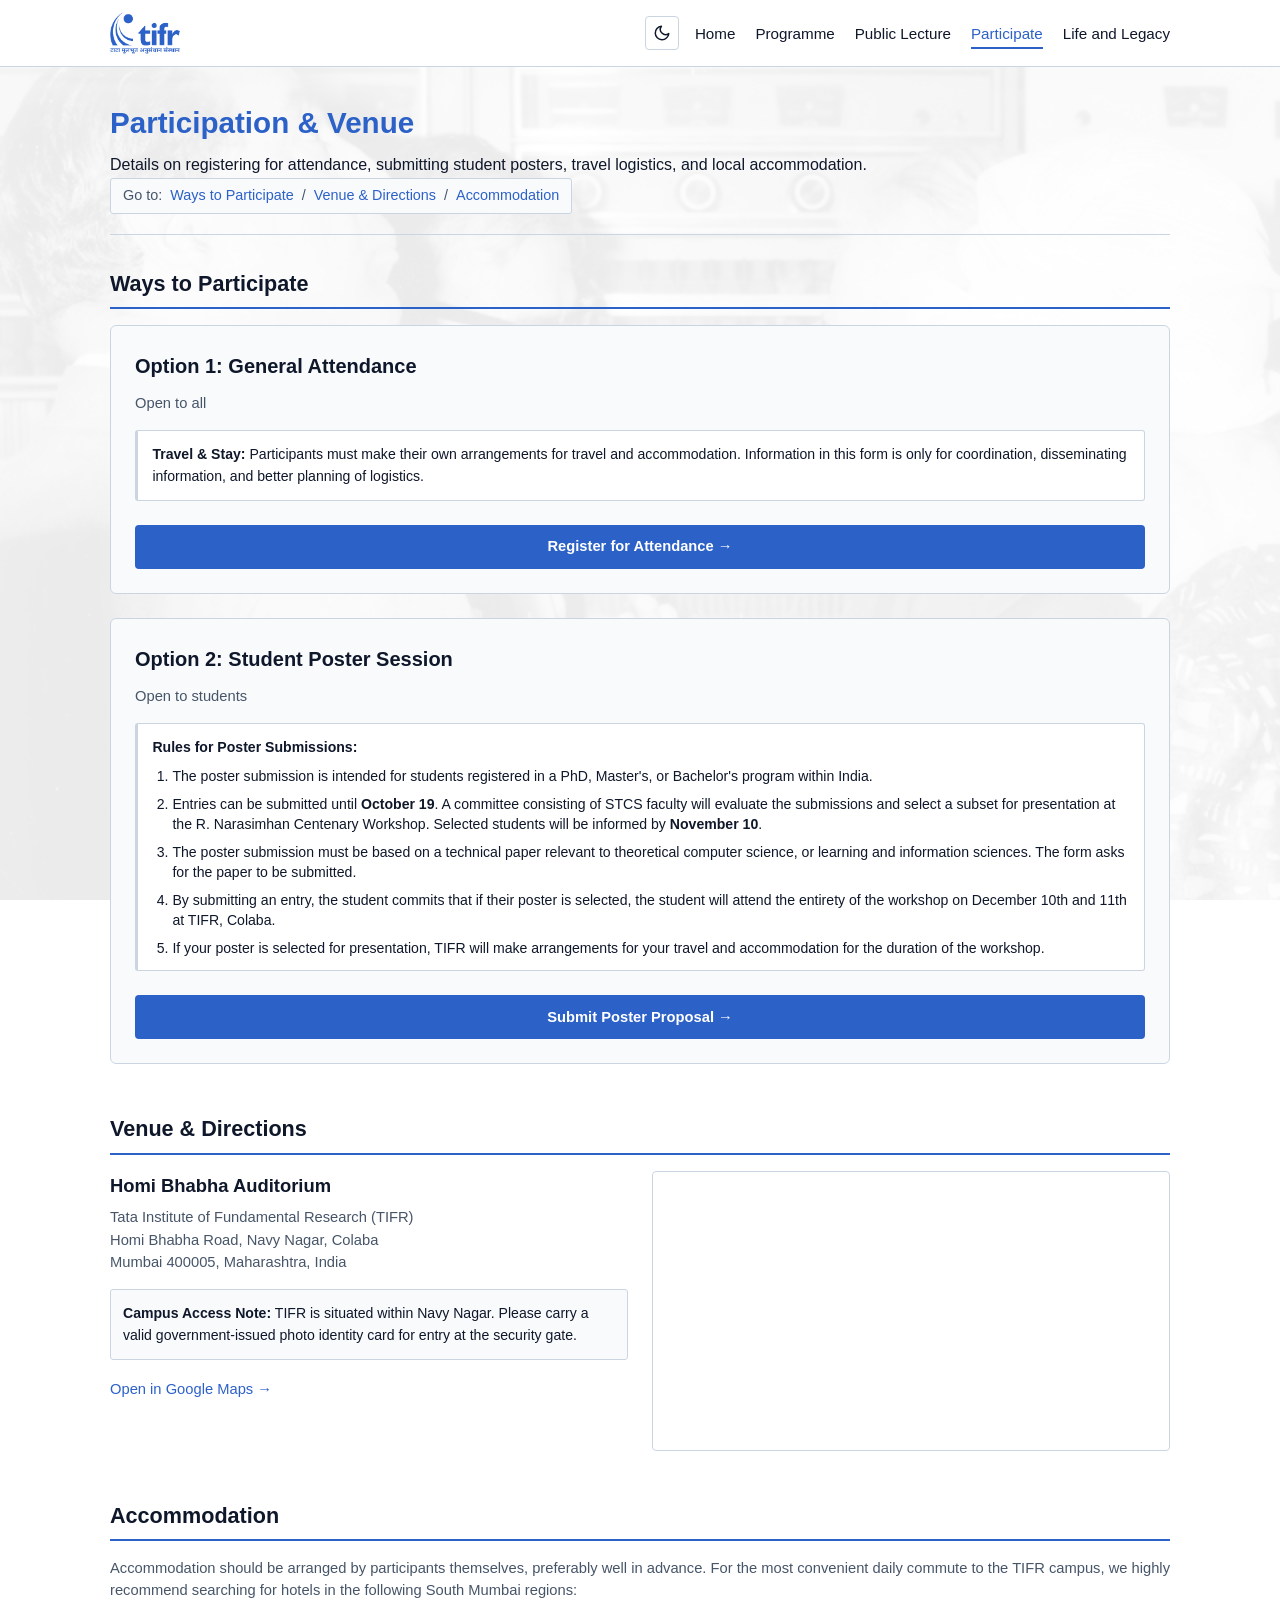
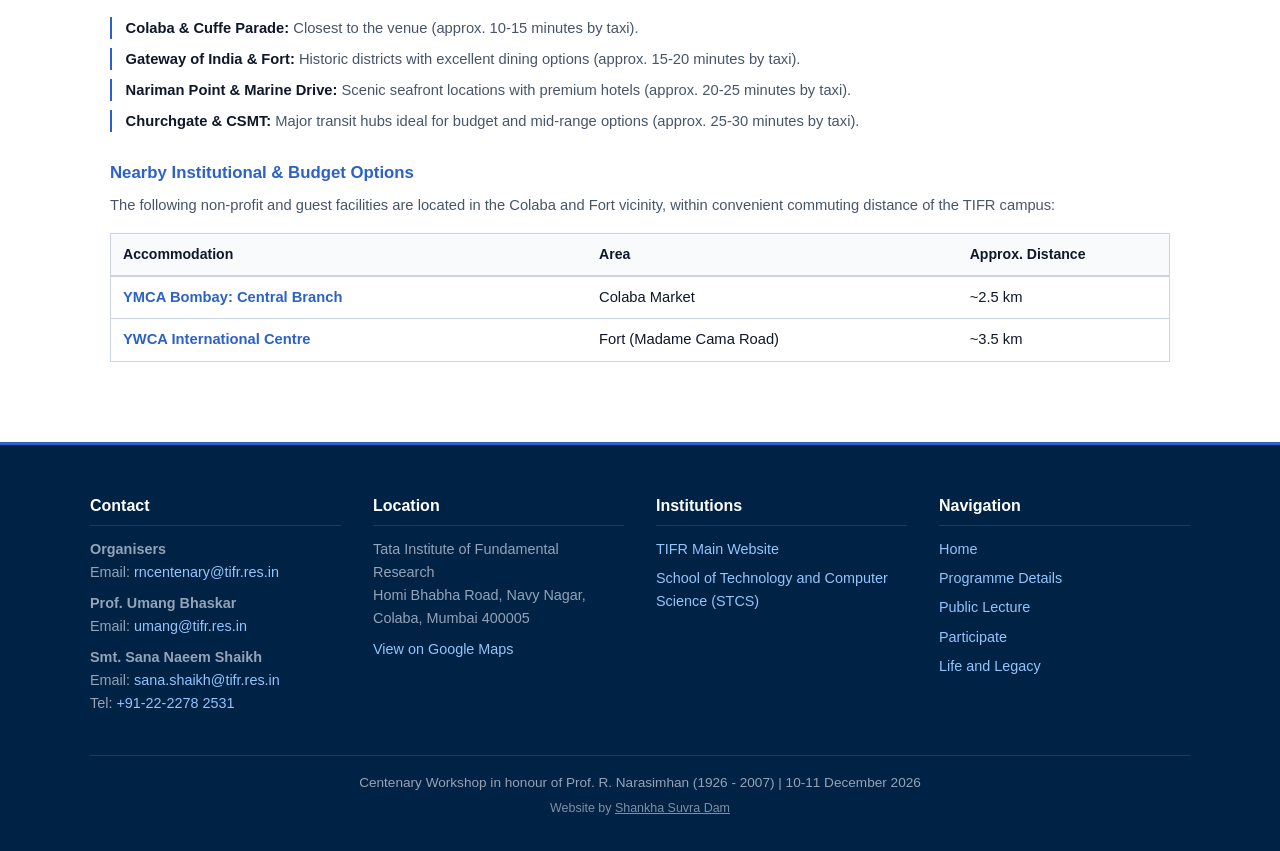
==== participate.html @ ef78410e "Update poster submission rules in participate.html Clarified submission requirements for poster entr" ====
<!doctype html>
<html lang="en" data-theme="light">
    <head>
        <meta charset="UTF-8" />
        <meta name="viewport" content="width=device-width, initial-scale=1.0" />
        <title>Participate | Centenary Workshop for Prof. R. Narasimhan</title>
        <link rel="icon" type="image/svg+xml" href="assets/tifr-favicon.svg" id="site-favicon" />
        <link rel="stylesheet" href="css/style.css" />
    </head>
    <body data-page="participate">
        <header class="site-header">
            <div class="nav-container">
                <a href="index.html" class="brand-link">
                    <img id="brand-logo" class="brand-logo" src="assets/tifr-logo-light.svg" alt="TIFR Logo" />
                </a>

                <div class="nav-controls">
                    <button id="theme-toggle" class="theme-toggle-btn" type="button" aria-label="Switch to dark theme">
                        <svg
                            class="theme-icon icon-sun"
                            width="18"
                            height="18"
                            viewBox="0 0 24 24"
                            fill="none"
                            stroke="currentColor"
                            stroke-width="2"
                            stroke-linecap="round"
                            stroke-linejoin="round"
                            aria-hidden="true"
                        >
                            <circle cx="12" cy="12" r="5"></circle>
                            <line x1="12" y1="1" x2="12" y2="3"></line>
                            <line x1="12" y1="21" x2="12" y2="23"></line>
                            <line x1="4.22" y1="4.22" x2="5.64" y2="5.64"></line>
                            <line x1="18.36" y1="18.36" x2="19.78" y2="19.78"></line>
                            <line x1="1" y1="12" x2="3" y2="12"></line>
                            <line x1="21" y1="12" x2="23" y2="12"></line>
                            <line x1="4.22" y1="19.78" x2="5.64" y2="18.36"></line>
                            <line x1="18.36" y1="5.64" x2="19.78" y2="4.22"></line>
                        </svg>
                        <svg
                            class="theme-icon icon-moon"
                            width="18"
                            height="18"
                            viewBox="0 0 24 24"
                            fill="none"
                            stroke="currentColor"
                            stroke-width="2"
                            stroke-linecap="round"
                            stroke-linejoin="round"
                            aria-hidden="true"
                        >
                            <path d="M21 12.79A9 9 0 1 1 11.21 3 7 7 0 0 0 21 12.79z"></path>
                        </svg>
                    </button>

                    <button
                        id="menu-toggle"
                        class="mobile-menu-toggle"
                        type="button"
                        aria-label="Toggle menu"
                        aria-expanded="false"
                    >
                        &#9776;
                    </button>

                    <nav>
                        <ul id="primary-nav" class="nav-menu">
                            <li><a href="index.html">Home</a></li>
                            <li><a href="programme.html">Programme</a></li>
                            <li><a href="public-lecture.html">Public Lecture</a></li>
                            <li><a href="participate.html" class="active">Participate</a></li>
                            <li><a href="remembering.html">Life and Legacy</a></li>
                        </ul>
                    </nav>
                </div>
            </div>
        </header>

        <main id="main-content">
            <div id="notices-mount"></div>

            <div class="programme-header">
                <h1 class="page-title">Participation & Venue</h1>
                <p class="programme-meta">
                    Details on registering for attendance, submitting student posters, travel logistics, and local
                    accommodation.
                </p>

                <nav class="section-jump-nav" aria-label="Page sub-navigation">
                    <span>Go to:</span>
                    <a href="#engagement-tracks">Ways to Participate</a>
                    <span class="jump-separator">/</span>
                    <a href="#venue-location">Venue & Directions</a>
                    <span class="jump-separator">/</span>
                    <a href="#accommodation-guide">Accommodation</a>
                </nav>
            </div>

            <!-- Section 1: Two Ways to Participate -->
            <section id="engagement-tracks" class="programme-block">
                <h2 class="section-heading">Ways to Participate</h2>

                <div class="participation-grid">
                    <!-- Track 1: General Attendance -->
                    <article class="track-card">
                        <h3 class="track-title">Option 1: General Attendance</h3>
                        <p class="track-description">Open to all</p>

                        <div class="track-policy-box">
                            <strong>Travel & Stay:</strong> Participants must make their own arrangements for travel and
                            accommodation. Information in this form is only for coordination, disseminating information, and better planning of logistics.
                        </div>

                        <a
                            href="https://forms.gle/dMWKAp92bVZXLoBAA"
                            target="_blank"
                            rel="noopener noreferrer"
                            class="btn-primary"
                        >
                            Register for Attendance &rarr;
                        </a>
                    </article>

                    <!-- Track 2: Student Poster Submissions -->
                    <article class="track-card">
                        <h3 class="track-title">Option 2: Student Poster Session</h3>
                        <p class="track-description">Open to students</p>

                        <div class="track-policy-box">
                            <strong>Rules for Poster Submissions:</strong>
                            <ol class="poster-rules-list">
                                <li>The poster submission is intended for students registered in a PhD, Master's, or Bachelor's program within India.</li>
                                <li>Entries can be submitted until <strong>October 19</strong>. A committee consisting of STCS faculty will evaluate the submissions and select a subset for presentation at the R. Narasimhan Centenary Workshop. Selected students will be informed by <strong>November 10</strong>.</li>
                                <li>The poster submission must be based on a technical paper relevant to theoretical computer science, or learning and information sciences. The form asks for the paper to be submitted.</li>
                                <li>By submitting an entry, the student commits that if their poster is selected, the student will attend the entirety of the workshop on December 10th and 11th at TIFR, Colaba.</li>
                                <li>If your poster is selected for presentation, TIFR will make arrangements for your travel and accommodation for the duration of the workshop.</li>
                            </ol>
                        </div>

                        <a
                            href="https://forms.gle/9cns2LyLyDF4t2L98"
                            target="_blank"
                            rel="noopener noreferrer"
                            class="btn-primary"
                        >
                            Submit Poster Proposal &rarr;
                        </a>
                    </article>
                </div>
            </section>

            <!-- Section 2: Venue and Location -->
            <section id="venue-location" class="programme-block">
                <h2 class="section-heading">Venue & Directions</h2>

                <div class="venue-layout">
                    <div class="venue-info">
                        <h3>Homi Bhabha Auditorium</h3>
                        <p class="venue-address">
                            Tata Institute of Fundamental Research (TIFR)<br />
                            Homi Bhabha Road, Navy Nagar, Colaba<br />
                            Mumbai 400005, Maharashtra, India
                        </p>

                        <div class="venue-notice">
                            <strong>Campus Access Note:</strong> TIFR is situated within Navy Nagar. Please carry a
                            valid government-issued photo identity card for entry at the security gate.
                        </div>

                        <p class="venue-links">
                            <a
                                href="https://maps.app.goo.gl/NHsNqvXtUPAAAsdW9"
                                target="_blank"
                                rel="noopener noreferrer"
                                >Open in Google Maps &rarr;</a
                            >
                        </p>
                    </div>

                    <div class="map-wrapper">
                        <iframe
                            title="Google Map of Homi Bhabha Auditorium, TIFR Mumbai"
                            src="https://maps.google.com/maps?q=Homi+Bhabha+Auditorium,+TIFR,+Mumbai&t=&z=15&ie=UTF8&iwloc=&output=embed"
                            loading="lazy"
                            allowfullscreen
                        >
                        </iframe>
                    </div>
                </div>
            </section>

            <!-- Section 3: Accommodation -->
            <section id="accommodation-guide" class="programme-block">
                <h2 class="section-heading">Accommodation</h2>

                <p class="accommodation-note">
                    Accommodation should be arranged by participants themselves, preferably well in advance. For the
                    most convenient daily commute to the TIFR campus, we highly recommend searching for hotels in the
                    following South Mumbai regions:
                </p>

                <ul class="accommodation-regions-list">
                    <li>
                        <strong>Colaba & Cuffe Parade:</strong> Closest to the venue (approx. 10-15 minutes by taxi).
                    </li>
                    <li>
                        <strong>Gateway of India & Fort:</strong> Historic districts with excellent dining options
                        (approx. 15-20 minutes by taxi).
                    </li>
                    <li>
                        <strong>Nariman Point & Marine Drive:</strong> Scenic seafront locations with premium hotels
                        (approx. 20-25 minutes by taxi).
                    </li>
                    <li>
                        <strong>Churchgate & CSMT:</strong> Major transit hubs ideal for budget and mid-range options
                        (approx. 25-30 minutes by taxi).
                    </li>
                </ul>

                <h3 class="accommodation-subheading">Nearby Institutional & Budget Options</h3>
                <p class="accommodation-note">
                    The following non-profit and guest facilities are located in the Colaba and Fort vicinity, within
                    convenient commuting distance of the TIFR campus:
                </p>

                <table class="timetable hotel-table">
                    <thead>
                        <tr>
                            <th class="hotel-th-name">Accommodation</th>
                            <th class="hotel-th-area">Area</th>
                            <th class="hotel-th-dist">Approx. Distance</th>
                        </tr>
                    </thead>
                    <tbody>
                        <tr>
                            <td>
                                <strong
                                    ><a
                                        href="https://ymcabombay.org/central-branch-colaba/"
                                        target="_blank"
                                        rel="noopener noreferrer"
                                        >YMCA Bombay: Central Branch</a
                                    ></strong
                                >
                            </td>
                            <td>Colaba Market</td>
                            <td>~2.5 km</td>
                        </tr>
                        <tr>
                            <td>
                                <strong
                                    ><a href="https://www.ywcaic.info/" target="_blank" rel="noopener noreferrer"
                                        >YWCA International Centre</a
                                    ></strong
                                >
                            </td>
                            <td>Fort (Madame Cama Road)</td>
                            <td>~3.5 km</td>
                        </tr>
                    </tbody>
                </table>
            </section>
        </main>

        <footer class="site-footer">
            <div class="footer-container">
                <div class="footer-col">
                    <h4>Contact</h4>
                    <p>
                        <strong>Organisers</strong><br />Email:
                        <a href="mailto:rncentenary@tifr.res.in">rncentenary@tifr.res.in</a>
                    </p>

                    <p>
                        <strong>Prof. Umang Bhaskar</strong><br />Email:
                        <a href="mailto:umang@tifr.res.in">umang@tifr.res.in</a>
                    </p>
                    <p>
                        <strong>Smt. Sana Naeem Shaikh</strong><br />Email:
                        <a href="mailto:sana.shaikh@tifr.res.in">sana.shaikh@tifr.res.in</a><br />Tel:
                        <a href="tel:+912222782531">+91-22-2278 2531</a>
                    </p>
                </div>

                <div class="footer-col">
                    <h4>Location</h4>
                    <p>
                        Tata Institute of Fundamental Research<br />Homi Bhabha Road, Navy Nagar, Colaba, Mumbai 400005
                    </p>
                    <p>
                        <a href="https://maps.app.goo.gl/NHsNqvXtUPAAAsdW9" target="_blank" rel="noopener noreferrer"
                            >View on Google Maps</a
                        >
                    </p>
                </div>

                <div class="footer-col">
                    <h4>Institutions</h4>
                    <ul>
                        <li>
                            <a href="https://www.tifr.res.in" target="_blank" rel="noopener noreferrer"
                                >TIFR Main Website</a
                            >
                        </li>
                        <li>
                            <a href="https://www.tcs.tifr.res.in/web/" target="_blank" rel="noopener noreferrer"
                                >School of Technology and Computer Science (STCS)</a
                            >
                        </li>
                    </ul>
                </div>

                <div class="footer-col">
                    <h4>Navigation</h4>
                    <ul>
                        <li><a href="index.html">Home</a></li>
                        <li><a href="programme.html">Programme Details</a></li>
                        <li><a href="public-lecture.html">Public Lecture</a></li>
                        <li><a href="participate.html">Participate</a></li>
                        <li><a href="remembering.html">Life and Legacy</a></li>
                    </ul>
                </div>
            </div>

            <div class="footer-bottom">
                <p>Centenary Workshop in honour of Prof. R. Narasimhan (1926 - 2007) | 10-11 December 2026</p>
                <p class="footer-credit">
                    Website by
                    <a href="https://spidermath.github.io/" target="_blank" rel="noopener noreferrer"
                        >Shankha Suvra Dam</a
                    >
                </p>
            </div>
        </footer>

        <script src="js/theme.js"></script>
        <script src="js/notices.js"></script>
    </body>
</html>
---- css/style.css ----
/* Color tokens and theme variables */
:root {
  /* Institutional Blue */
  --color-tifr-blue: #2c61c8;
  /* Interactive accents and hovers */
  --color-accent-blue: #2c61c8;
  --color-accent-hover: #1f4bb0;

  /* Light theme defaults */
  --bg-page: #ffffff;
  --bg-surface: #f8fafc;
  --text-main: #0f172a;
  --text-muted: #475569;
  --border-color: #cbd5e1;
  --nav-bg: #ffffff;
  --footer-bg: #002244;
  --footer-text: #e2e8f0;
  --footer-muted: #94a3b8;
}

[data-theme="dark"] {
  --bg-page: #18202c;
  --bg-surface: #222c3c;
  --text-main: #f1f5f9;
  --text-muted: #94a3b8;
  --border-color: #334155;
  --nav-bg: #18202c;
  --footer-bg: #101620;
  --footer-text: #f1f5f9;
  --footer-muted: #94a3b8;
}

/* Reset and base typography */
* {
  box-sizing: border-box;
  margin: 0;
  padding: 0;
}

body {
  font-family: -apple-system, BlinkMacSystemFont, "Segoe UI", Roboto, Helvetica, Arial, sans-serif;
  background-color: var(--bg-page);
  color: var(--text-main);
  line-height: 1.6;
  min-height: 100vh;
  display: flex;
  flex-direction: column;
}

main {
  flex: 1;
  width: 100%;
  max-width: 1100px;
  margin: 0 auto;
  padding: 2rem 1.25rem;
}

a {
  color: var(--color-accent-blue);
  text-decoration: none;
}

a:hover,
a:focus {
  text-decoration: underline;
}

/* Navbar */
.site-header {
  background-color: var(--nav-bg);
  border-bottom: 1px solid var(--border-color);
  position: sticky;
  top: 0;
  z-index: 100;
}

.nav-container {
  max-width: 1100px;
  margin: 0 auto;
  padding: 0.75rem 1.25rem;
  display: flex;
  align-items: center;
  justify-content: space-between;
}

.brand-link {
  display: flex;
  align-items: center;
}

.brand-logo {
  height: 42px;
  width: auto;
  display: block;
}

.nav-controls {
  display: flex;
  align-items: center;
  gap: 1rem;
}

.nav-menu {
  display: flex;
  list-style: none;
  gap: 1.25rem;
  align-items: center;
}

.nav-menu a {
  color: var(--text-main);
  font-size: 0.95rem;
  font-weight: 500;
  padding: 0.35rem 0;
}

.nav-menu a:hover,
.nav-menu a.active {
  color: var(--color-accent-blue);
  text-decoration: none;
  border-bottom: 2px solid var(--color-accent-blue);
}

/* Theme button: permanently visible on desktop and mobile */
.theme-toggle-btn {
  background: none;
  border: 1px solid var(--border-color);
  color: var(--text-main);
  padding: 0.45rem;
  border-radius: 4px;
  cursor: pointer;
  display: inline-flex;
  align-items: center;
  justify-content: center;
  line-height: 0;
}

.theme-toggle-btn:hover {
  border-color: var(--color-accent-blue);
  color: var(--color-accent-blue);
}

.theme-icon {
  display: block;
}

[data-theme="light"] .icon-sun {
  display: none;
}

[data-theme="light"] .icon-moon {
  display: block;
}

[data-theme="dark"] .icon-sun {
  display: block;
}

[data-theme="dark"] .icon-moon {
  display: none;
}

/* Mobile hamburger button */
.mobile-menu-toggle {
  display: none;
  background: none;
  border: 1px solid var(--border-color);
  color: var(--text-main);
  padding: 0.4rem 0.65rem;
  border-radius: 4px;
  font-size: 1rem;
  cursor: pointer;
}

/* Footer */
.site-footer {
  background-color: var(--footer-bg);
  color: var(--footer-text);
  border-top: 3px solid var(--color-tifr-blue);
  padding: 3rem 1.25rem 2rem;
  font-size: 0.9rem;
}

.footer-container {
  max-width: 1100px;
  margin: 0 auto;
  display: grid;
  grid-template-columns: repeat(auto-fit, minmax(240px, 1fr));
  gap: 2rem;
}

.footer-col h4 {
  font-size: 1rem;
  margin-bottom: 0.75rem;
  color: #ffffff;
  border-bottom: 1px solid #1e3a5f;
  padding-bottom: 0.4rem;
}

.footer-col p {
  color: var(--footer-muted);
  margin-bottom: 0.5rem;
}

.footer-col ul {
  list-style: none;
}

.footer-col ul li {
  margin-bottom: 0.4rem;
}

.footer-col a {
  color: #93c5fd;
}

.footer-col a:hover {
  text-decoration: underline;
}

.footer-bottom {
    max-width: 1100px;
    margin: 2rem auto 0;
    padding-top: 1rem;
    border-top: 1px solid #1e3a5f;
    text-align: center;
    color: var(--footer-muted);
    font-size: 0.85rem;
}

.footer-credit {
    margin-top: 0.35rem;
    font-size: 0.78rem;
    color: var(--footer-muted);
    opacity: 0.85;
}

.footer-credit a {
    color: var(--footer-muted);
    text-decoration: underline;
}

.footer-credit a:hover {
    color: #ffffff;
}

/* Mobile responsive layout */
@media (max-width: 768px) {
  .mobile-menu-toggle {
    display: block;
  }

  .nav-menu {
    display: none;
    position: absolute;
    top: 100%;
    left: 0;
    width: 100%;
    background-color: var(--nav-bg);
    border-bottom: 1px solid var(--border-color);
    flex-direction: column;
    align-items: flex-start;
    padding: 1rem 1.25rem;
    gap: 0.75rem;
  }

  .nav-menu.open {
    display: flex;
  }

  .nav-menu a {
    width: 100%;
    padding: 0.5rem 0;
  }
}

/* Programme Page Layout */
.programme-header {
  margin-bottom: 2rem;
  padding-bottom: 1.25rem;
  border-bottom: 1px solid var(--border-color);
}

.page-title {
  font-size: 1.85rem;
  color: var(--color-tifr-blue);
  margin-bottom: 0.35rem;
}

[data-theme="dark"] .page-title {
  color: #93c5fd;
}

.programme-details-bar {
  display: flex;
  flex-wrap: wrap;
  align-items: center;
  gap: 0.6rem;
  color: var(--text-muted);
  font-size: 0.92rem;
  margin-bottom: 1rem;
}

.detail-item strong {
  color: var(--text-main);
}

.detail-bullet {
  color: var(--border-color);
}

.section-jump-nav {
  display: inline-flex;
  align-items: center;
  gap: 0.5rem;
  font-size: 0.9rem;
  background-color: var(--bg-surface);
  border: 1px solid var(--border-color);
  padding: 0.35rem 0.75rem;
  border-radius: 3px;
}

.section-jump-nav span {
  color: var(--text-muted);
}

.jump-separator {
  color: var(--border-color);
}

.programme-block {
  margin-bottom: 3rem;
}

.section-heading {
  font-size: 1.35rem;
  color: var(--text-main);
  margin-bottom: 1rem;
  padding-bottom: 0.35rem;
  border-bottom: 2px solid var(--color-accent-blue);
}

/* Compact Timetable Schedule */
.day-group {
  margin-bottom: 2rem;
}

.day-title {
  font-size: 1.05rem;
  font-weight: 600;
  background-color: var(--bg-surface);
  padding: 0.5rem 0.75rem;
  border: 1px solid var(--border-color);
  border-bottom: none;
  color: var(--text-main);
}

.timetable {
  width: 100%;
  border-collapse: collapse;
  font-size: 0.92rem;
  border: 1px solid var(--border-color);
}

.timetable tr {
  border-bottom: 1px solid var(--border-color);
}

.timetable tr:last-child {
  border-bottom: none;
}

.timetable td {
  padding: 0.55rem 0.75rem;
  vertical-align: top;
}

.timetable-time {
  width: 130px;
  font-weight: 600;
  color: var(--color-tifr-blue);
  white-space: nowrap;
  font-variant-numeric: tabular-nums;
  border-right: 1px solid var(--border-color);
}

[data-theme="dark"] .timetable-time {
  color: #93c5fd;
}

.timetable-title {
  color: var(--text-main);
}

.timetable-speaker {
  margin-top: 0.2rem;
  font-size: 0.85rem;
  color: var(--text-muted);
}

.timetable-speaker a {
  color: var(--color-accent-blue);
}

/* Style for break rows (lunch, tea) */
.timetable tr.break-row {
  background-color: var(--bg-surface);
}

.timetable tr.break-row .timetable-title {
  color: var(--text-muted);
  font-style: italic;
}

/* Confirmed Speakers Directory */
.speakers-grid {
  display: grid;
  grid-template-columns: repeat(auto-fill, minmax(220px, 1fr));
  gap: 1rem;
}

.speaker-card {
  background-color: var(--bg-surface);
  border: 1px solid var(--border-color);
  border-radius: 6px;
  padding: 1.1rem 0.85rem;
  display: flex;
  flex-direction: column;
  align-items: center;
  text-align: center;
  transition: outline 0.15s ease, border-color 0.15s ease;
}

.speaker-card.highlighted {
  border-color: var(--color-accent-blue);
  outline: 2px solid var(--color-accent-blue);
}

.speaker-photo {
  width: 100px;
  height: 100px;
  border-radius: 50%;
  object-fit: cover;
  background-color: var(--bg-page);
  margin-bottom: 0.75rem;
  border: 2px solid var(--color-accent-blue);
  padding: 3px;
}

.speaker-name {
  font-size: 0.95rem;
  font-weight: 600;
  color: var(--text-main);
  margin-bottom: 0.25rem;
  line-height: 1.3;
}

.speaker-web-pill {
  display: inline-flex;
  align-items: center;
  gap: 0.35rem;
  margin-top: 0.75rem;
  padding: 0.3rem 0.65rem;
  font-size: 0.78rem;
  font-weight: 500;
  color: var(--color-accent-blue);
  background-color: var(--bg-page);
  border: 1px solid var(--border-color);
  border-radius: 4px;
  text-decoration: none;
  transition: border-color 0.15s ease, background-color 0.15s ease;
}

.speaker-web-pill:hover {
  border-color: var(--color-accent-blue);
  background-color: var(--bg-surface);
  text-decoration: none;
}

.speaker-web-pill svg {
  flex-shrink: 0;
}

.speaker-affiliation {
  font-size: 0.82rem;
  color: var(--text-muted);
  line-height: 1.35;
}

@media (max-width: 600px) {
  .timetable-time {
    width: 105px;
    font-size: 0.85rem;
    padding: 0.5rem;
  }

  .timetable td {
    padding: 0.5rem;
  }

  .speakers-grid {
    grid-template-columns: repeat(2, 1fr);
  }
}

/* Participation Tracks Layout */
.participation-grid {
  display: grid;
  /* grid-template-columns: repeat(auto-fit, minmax(320px, 1fr)); */
  gap: 1.5rem;
  margin-top: 1rem;
}

.track-card {
  background-color: var(--bg-surface);
  border: 1px solid var(--border-color);
  border-radius: 6px;
  padding: 1.5rem;
  display: flex;
  flex-direction: column;
}

.track-title {
  font-size: 1.25rem;
  color: var(--text-main);
  margin-bottom: 0.6rem;
}

.track-description {
  font-size: 0.92rem;
  color: var(--text-muted);
  line-height: 1.5;
  margin-bottom: 1rem;
}

.track-policy-box {
  font-size: 0.88rem;
  background-color: var(--bg-page);
  border: 1px solid var(--border-color);
  border-left: 3px solid var(--border-color);
  padding: 0.75rem 0.9rem;
  border-radius: 3px;
  margin-bottom: 1.5rem;
  color: var(--text-main);
}

.poster-rules-list {
  padding-left: 1.25rem;
  margin-top: 0.5rem;
  display: flex;
  flex-direction: column;
  gap: 0.45rem;
}

.poster-rules-list li {
  line-height: 1.45;
}

.btn-primary {
  display: inline-block;
  text-align: center;
  background-color: var(--color-tifr-blue);
  color: #ffffff;
  padding: 0.65rem 1.2rem;
  border-radius: 4px;
  font-size: 0.92rem;
  font-weight: 600;
  text-decoration: none;
  margin-top: auto;
  transition: background-color 0.15s ease;
}

.btn-primary:hover,
.btn-primary:focus {
  background-color: var(--color-accent-hover);
  color: #ffffff;
  text-decoration: none;
}

[data-theme="dark"] .btn-primary {
  background-color: var(--color-accent-blue);
  color: #ffffff;
}

[data-theme="dark"] .btn-primary:hover {
  background-color: var(--color-accent-hover);
}

/* Venue Section Layout */
.venue-layout {
  display: grid;
  grid-template-columns: 1fr 1fr;
  gap: 1.5rem;
  align-items: start;
}

.venue-info h3 {
  font-size: 1.15rem;
  color: var(--text-main);
  margin-bottom: 0.4rem;
}

.venue-address {
  font-size: 0.92rem;
  color: var(--text-muted);
  line-height: 1.5;
  margin-bottom: 1rem;
}

.venue-notice {
  font-size: 0.88rem;
  background-color: var(--bg-surface);
  border: 1px solid var(--border-color);
  padding: 0.75rem;
  border-radius: 3px;
  color: var(--text-main);
  margin-bottom: 1rem;
}

.venue-links a {
  font-size: 0.92rem;
  font-weight: 500;
}

.map-wrapper {
  width: 100%;
  height: 280px;
  border: 1px solid var(--border-color);
  border-radius: 4px;
  overflow: hidden;
}

.map-wrapper iframe {
  width: 100%;
  height: 100%;
  border: 0;
  display: block;
}

/* Accommodation Table */
.accommodation-note {
    font-size: 0.92rem;
    color: var(--text-muted);
    margin-bottom: 1rem;
    line-height: 1.5;
}

.accommodation-regions-list {
    list-style: none;
    margin-bottom: 1.75rem;
    display: flex;
    flex-direction: column;
    gap: 0.55rem;
}

.accommodation-regions-list li {
    font-size: 0.92rem;
    color: var(--text-muted);
    line-height: 1.5;
    padding-left: 0.85rem;
    border-left: 2px solid var(--color-accent-blue);
}

.accommodation-regions-list li strong {
    color: var(--text-main);
}

.accommodation-subheading {
    font-size: 1.05rem;
    color: var(--color-tifr-blue);
    margin-top: 1.5rem;
    margin-bottom: 0.5rem;
}

[data-theme="dark"] .accommodation-subheading {
    color: #93c5fd;
}

.hotel-table {
    text-align: left;
}

.hotel-table th {
  background-color: var(--bg-surface);
  padding: 0.6rem 0.75rem;
  font-size: 0.88rem;
  font-weight: 600;
  border-bottom: 2px solid var(--border-color);
  color: var(--text-main);
}

.hotel-th-name { width: 45%; }
.hotel-th-area { width: 35%; }
.hotel-th-dist { width: 20%; }

@media (max-width: 768px) {
  .venue-layout {
    grid-template-columns: 1fr;
  }

  .map-wrapper {
    height: 240px;
  }
}

body {
  position: relative;
  /* Keep existing body rules */
}

body::before {
  content: "";
  position: fixed;
  top: 0;
  left: 0;
  width: 100vw;
  height: 100vh;
  z-index: -1;
  pointer-events: none;

  /* Path to the chosen archival image */
  background-image: url("../assets/narasimhan-at-tifr-1.jpg");
  background-size: cover;
  background-position: center center;
  background-repeat: no-repeat;
  filter: grayscale(100%);
  opacity: 0.08; /* Keeps the photo exceptionally faint like an architectural watermark */
}

/* Public Lecture Keynote Card */
.lecture-card {
  background-color: var(--bg-surface);
  border: 1px solid var(--border-color);
  border-top: 4px solid var(--color-tifr-blue);
  border-radius: 6px;
  padding: 2rem;
  margin-top: 1.5rem;
}

[data-theme="dark"] .lecture-card {
  border-top-color: var(--color-accent-blue);
}

.lecture-header {
  margin-bottom: 2rem;
  padding-bottom: 1.5rem;
  border-bottom: 1px solid var(--border-color);
}

.lecture-label {
  font-size: 0.85rem;
  font-weight: 600;
  text-transform: uppercase;
  letter-spacing: 0.05em;
  color: var(--color-accent-blue);
  margin-bottom: 0.5rem;
}

.lecture-title {
  font-size: 1.6rem;
  line-height: 1.35;
  color: var(--text-main);
  margin-bottom: 0.75rem;
}

.lecture-speaker-byline {
  display: flex;
  flex-direction: column;
  gap: 0.2rem;
  font-size: 1.05rem;
  color: var(--text-main);
}

.lecture-speaker-byline span {
  font-size: 0.92rem;
  color: var(--text-muted);
}

.lecture-section {
  margin-bottom: 2rem;
}

.lecture-section:last-child {
  margin-bottom: 0;
}

.lecture-section-heading {
  font-size: 1.15rem;
  color: var(--color-tifr-blue);
  margin-bottom: 0.75rem;
  padding-bottom: 0.25rem;
  border-bottom: 1px solid var(--border-color);
}

[data-theme="dark"] .lecture-section-heading {
  color: #93c5fd;
}

.lecture-abstract {
  font-size: 0.95rem;
  line-height: 1.65;
  color: var(--text-main);
}

/* Speaker Profile Layout */
.speaker-profile-layout {
  display: grid;
  grid-template-columns: 160px 1fr;
  gap: 2rem;
  align-items: start;
  margin-top: 1rem;
}

.speaker-profile-media {
  display: flex;
  flex-direction: column;
  align-items: center;
  gap: 0.75rem;
}

.speaker-profile-photo {
  width: 140px;
  height: 140px;
  border-radius: 50%;
  object-fit: cover;
  background-color: var(--bg-page);
  border: 3px solid var(--color-accent-blue);
  padding: 4px;
}

.speaker-profile-bio {
  font-size: 0.95rem;
  line-height: 1.65;
  color: var(--text-main);
}

.speaker-profile-bio p {
  margin-bottom: 0.85rem;
}

.speaker-profile-bio p:last-child {
  margin-bottom: 0;
}

@media (max-width: 640px) {
  .lecture-card {
    padding: 1.25rem;
  }

  .lecture-title {
    font-size: 1.35rem;
  }

  .speaker-profile-layout {
    grid-template-columns: 1fr;
    gap: 1.25rem;
  }

  .speaker-profile-media {
    flex-direction: row;
    justify-content: flex-start;
    gap: 1.25rem;
  }

  .speaker-profile-photo {
    width: 90px;
    height: 90px;
  }
}

/* Announcement Banners */
.notices-container {
  display: flex;
  flex-direction: column;
  gap: 0.75rem;
  margin-bottom: 2rem;
}

.announcement-banner {
  background-color: var(--bg-surface);
  border: 1px solid var(--border-color);
  border-left: 4px solid var(--color-accent-blue);
  border-radius: 4px;
  padding: 0.65rem 1rem;
  display: flex;
  align-items: center;
  gap: 0.75rem;
  font-size: 0.92rem;
}

.announcement-tag {
  background-color: var(--color-accent-blue);
  color: #ffffff;
  font-size: 0.75rem;
  font-weight: 700;
  text-transform: uppercase;
  letter-spacing: 0.04em;
  padding: 0.15rem 0.5rem;
  border-radius: 3px;
  flex-shrink: 0;
}

.announcement-text {
  color: var(--text-main);
  line-height: 1.45;
}

.announcement-text a {
  color: var(--color-accent-blue);
  font-weight: 500;
  text-decoration: underline;
}

.announcement-text a:hover {
  color: var(--color-accent-hover);
}

/* Home Hero Section */
.home-hero {
  margin-bottom: 2.25rem;
  padding-bottom: 1.25rem;
  border-bottom: 1px solid var(--border-color);
}

.hero-badge {
  display: inline-block;
  font-size: 0.85rem;
  font-weight: 600;
  color: var(--color-accent-blue);
  letter-spacing: 0.05em;
  margin-bottom: 0.4rem;
}

.hero-title {
  font-size: 2.1rem;
  line-height: 1.25;
  color: var(--color-tifr-blue);
  margin-bottom: 0.85rem;
}

[data-theme="dark"] .hero-title {
  color: #93c5fd;
}

/* Home Intro Section */
.home-intro-section {
  display: grid;
  grid-template-columns: 1fr 240px;
  gap: 2.5rem;
  align-items: start;
  margin-bottom: 3rem;
}

.profile-figure-wrap {
  text-align: center;
}

.profile-main-photo {
  width: 100%;
  max-width: 240px;
  height: auto;
  border-radius: 4px;
  border: 1px solid var(--border-color);
  box-shadow: 0 2px 6px rgba(0, 0, 0, 0.06);
  background-color: var(--bg-surface);
  display: block;
}

.figure-caption {
  font-size: 0.82rem;
  color: var(--text-muted);
  margin-top: 0.5rem;
}

.home-intro-text p {
  font-size: 1rem;
  line-height: 1.65;
  color: var(--text-main);
  margin-bottom: 1.1rem;
}

.home-action-row {
  display: flex;
  flex-wrap: wrap;
  gap: 0.85rem;
  margin-top: 1.5rem;
}

.btn-secondary {
  display: inline-block;
  text-align: center;
  background-color: var(--bg-surface);
  color: var(--text-main);
  border: 1px solid var(--border-color);
  padding: 0.65rem 1.2rem;
  border-radius: 4px;
  font-size: 0.92rem;
  font-weight: 600;
  text-decoration: none;
  transition: border-color 0.15s ease, background-color 0.15s ease;
}

.btn-secondary:hover,
.btn-secondary:focus {
  border-color: var(--color-accent-blue);
  background-color: var(--bg-page);
  color: var(--color-accent-blue);
  text-decoration: none;
}

/* Quote Section */
.quote-section {
  margin-top: 2rem;
  margin-bottom: 2rem;
}

.narasimhan-quote {
  background-color: var(--bg-surface);
  border: 1px solid var(--border-color);
  border-left: 4px solid var(--color-tifr-blue);
  border-radius: 4px;
  padding: 1.5rem 1.75rem;
}

[data-theme="dark"] .narasimhan-quote {
  border-left-color: var(--color-accent-blue);
}

.narasimhan-quote p {
  font-size: 1.08rem;
  font-style: italic;
  line-height: 1.6;
  color: var(--text-main);
  margin-bottom: 0.75rem;
}

.narasimhan-quote cite {
  display: block;
  font-size: 0.9rem;
  font-style: normal;
  color: var(--text-muted);
}

/* Responsive adjustments for home */
@media (max-width: 768px) {
  .home-intro-section {
    grid-template-columns: 1fr;
    gap: 1.5rem;
  }

  .profile-figure-wrap {
    max-width: 200px;
    margin: 0 auto;
  }

  .hero-title {
    font-size: 1.65rem;
  }

  .announcement-banner {
    flex-direction: column;
    align-items: flex-start;
    gap: 0.4rem;
  }
}

/* Life and Legacy Page Layout */
.legacy-lead-text {
  font-size: 1.05rem;
  line-height: 1.65;
  color: var(--text-main);
  max-width: 900px;
}

.legacy-block {
  margin-bottom: 3rem;
}

/* Early Life + Portrait Layout */
.legacy-intro-wrap {
  overflow: hidden;
}

.legacy-portrait-figure {
  float: right;
  width: 200px;
  margin: 0.25rem 0 1rem 1.5rem;
  text-align: center;
}

.legacy-portrait-img {
  width: 100%;
  height: auto;
  border-radius: 4px;
  border: 1px solid var(--border-color);
  box-shadow: 0 2px 6px rgba(0, 0, 0, 0.06);
  background-color: var(--bg-surface);
  display: block;
}

.legacy-portrait-caption {
  font-size: 0.8rem;
  color: var(--text-muted);
  margin-top: 0.45rem;
}

.legacy-intro-wrap p {
  font-size: 0.98rem;
  line-height: 1.65;
  color: var(--text-main);
  margin-bottom: 1rem;
}

.legacy-intro-wrap p:last-child {
  margin-bottom: 0;
}

@media (max-width: 600px) {
  .legacy-portrait-figure {
    width: 135px;
    margin: 0.25rem 0 0.75rem 1rem;
  }
}

.legacy-body-text p {
  font-size: 0.98rem;
  line-height: 1.65;
  color: var(--text-main);
  margin-bottom: 1rem;
}

.legacy-body-text p:last-child {
  margin-bottom: 0;
}

/* Interspersed Pull Quotes */
.legacy-pull-quote {
  margin: 2.5rem 0;
  padding: 1.25rem 1.5rem;
  background-color: var(--bg-surface);
  border: 1px solid var(--border-color);
  border-left: 3px solid var(--color-accent-blue);
  border-radius: 4px;
}

.legacy-pull-quote .quote-rule {
  display: none;
}

.legacy-pull-quote blockquote p {
  font-size: 1.08rem;
  font-style: italic;
  line-height: 1.6;
  color: var(--text-main);
  margin-bottom: 0.5rem;
}

.legacy-pull-quote cite {
  display: block;
  font-size: 0.88rem;
  font-style: normal;
  color: var(--text-muted);
}

/* Smooth-Scrolling Archival Carousel */
.archival-carousel {
  background-color: var(--bg-surface);
  border: 1px solid var(--border-color);
  border-radius: 6px;
  overflow: hidden;
  max-width: 820px;
  margin: 0 auto;
}

.carousel-viewport {
  position: relative;
  width: 100%;
  height: 440px;
  background-color: #000000;
  overflow: hidden;
}

.carousel-track {
  display: flex;
  width: 100%;
  height: 100%;
  transition: transform 0.45s ease-in-out;
}

.carousel-slide {
  min-width: 100%;
  height: 100%;
  flex-shrink: 0;
  display: flex;
  align-items: center;
  justify-content: center;
}

.carousel-slide img {
  width: 100%;
  height: 100%;
  object-fit: contain;
  display: block;
}

.carousel-controls-bar {
  display: flex;
  justify-content: space-between;
  align-items: center;
  padding: 0.5rem 1rem;
  background-color: var(--bg-surface);
  border-top: 1px solid var(--border-color);
}

.carousel-btn {
  background: var(--bg-page);
  border: 1px solid var(--border-color);
  color: var(--text-main);
  padding: 0.35rem 0.85rem;
  border-radius: 3px;
  font-size: 0.85rem;
  cursor: pointer;
  transition: border-color 0.15s ease, color 0.15s ease;
}

.carousel-btn:hover {
  border-color: var(--color-accent-blue);
  color: var(--color-accent-blue);
}

.carousel-counter {
  font-size: 0.85rem;
  font-variant-numeric: tabular-nums;
  color: var(--text-muted);
}

.carousel-caption-container {
  padding: 0.75rem 1rem;
  background-color: var(--bg-page);
  border-top: 1px solid var(--border-color);
}

.carousel-caption-text {
  font-size: 0.88rem;
  line-height: 1.5;
  color: var(--text-muted);
  min-height: 2.7em;
}

/* Visual Vertical Timeline */
.visual-timeline {
  position: relative;
  padding-left: 2rem;
  margin-top: 1.5rem;
}

.visual-timeline::before {
  content: "";
  position: absolute;
  left: 6px;
  top: 6px;
  bottom: 6px;
  width: 2px;
  background-color: var(--border-color);
}

.timeline-node {
  position: relative;
  margin-bottom: 1.75rem;
}

.timeline-node:last-child {
  margin-bottom: 0;
}

.timeline-node::before {
  content: "";
  position: absolute;
  left: -2rem;
  top: 0.25rem;
  width: 14px;
  height: 14px;
  border-radius: 50%;
  background-color: var(--bg-page);
  border: 3px solid var(--color-accent-blue);
  box-sizing: border-box;
}

.timeline-year {
  font-weight: 700;
  font-size: 0.95rem;
  color: var(--color-accent-blue);
  font-variant-numeric: tabular-nums;
  margin-bottom: 0.15rem;
}

.timeline-text {
  font-size: 0.94rem;
  line-height: 1.45;
  color: var(--text-main);
}

@media (max-width: 768px) {
  .legacy-text-columns,
  .legacy-two-col,
  .commemorative-quotes-grid {
    grid-template-columns: 1fr;
    gap: 1.5rem;
  }

  .carousel-viewport {
    height: 280px;
  }
}

/* Umbrella Session Banner Row */
.umbrella-title {
  font-weight: 700;
  font-size: 0.98rem;
  color: var(--color-tifr-blue);
  margin-bottom: 0.45rem;
}

[data-theme="dark"] .umbrella-title {
  color: #93c5fd;
}

.subtalks-list {
  margin-top: 0.6rem;
  padding-left: 0.85rem;
  border-left: 2px solid var(--color-accent-blue);
  display: flex;
  flex-direction: column;
  gap: 0.85rem;
}

.subtalk-item {
  font-size: 0.9rem;
  line-height: 1.45;
}

.subtalk-title {
  color: var(--text-main);
  font-size: 0.92rem;
  line-height: 1.35;
}

.subtalk-speaker {
  font-size: 0.84rem;
  color: var(--text-muted);
  margin-top: 0.15rem;
}

.subtalk-speaker a {
  color: var(--color-accent-blue);
}

/* Collapsible Abstract */
.subtalk-abstract-details {
  margin-top: 0.25rem;
}

.subtalk-abstract-details summary {
  font-size: 0.78rem;
  color: var(--color-accent-blue);
  cursor: pointer;
  user-select: none;
  display: inline-block;
}

.subtalk-abstract-details summary:hover {
  text-decoration: underline;
}

.subtalk-abstract-body {
  margin-top: 0.35rem;
  padding: 0.5rem 0.75rem;
  background-color: var(--bg-page);
  border: 1px solid var(--border-color);
  border-radius: 3px;
  font-size: 0.82rem;
  line-height: 1.5;
  color: var(--text-muted);
}

/* Sponsorship & Institutional Support Grid */
.sponsors-section {
    margin-top: 3.5rem;
}

.sponsors-grid {
    display: grid;
    grid-template-columns: repeat(auto-fit, minmax(300px, 1fr));
    gap: 1.25rem;
    margin-top: 1rem;
}

.sponsor-card {
    background-color: var(--bg-surface);
    border: 1px solid var(--border-color);
    border-radius: 6px;
    padding: 1.15rem 1.5rem;
    min-height: 86px;
    display: flex;
    align-items: center;
    justify-content: space-between;
    text-decoration: none;
    transition: border-color 0.15s ease, background-color 0.15s ease;
}

.sponsor-card:hover {
    border-color: var(--color-accent-blue);
    background-color: var(--bg-page);
    text-decoration: none;
}

/* Optical crop frame for square logo SVGs */
.sponsor-logo-frame {
    width: 100%;
    height: 58px;
    display: flex;
    align-items: center;
    justify-content: center;
    overflow: hidden;
}

.sponsor-logo-img {
    width: 210px;
    height: 210px;
    flex-shrink: 0;
    object-fit: contain;
    display: block;
}

/* Theme-swapping for logos */
.logo-light {
    display: block;
}

.logo-dark {
    display: none;
}

[data-theme="dark"] .logo-light {
    display: none;
}

[data-theme="dark"] .logo-dark {
    display: block;
}

/* Endowment Typography Lockup */
.sponsor-text-lockup {
  display: flex;
  flex-direction: column;
  gap: 0.25rem;
}

.sponsor-card-title {
  font-size: 0.96rem;
  font-weight: 600;
  color: var(--color-tifr-blue);
  line-height: 1.35;
}

[data-theme="dark"] .sponsor-card-title {
  color: #93c5fd;
}

.sponsor-card-sub {
  font-size: 0.82rem;
  color: var(--text-muted);
  line-height: 1.35;
}

.sponsor-external-icon {
  flex-shrink: 0;
  color: var(--text-muted);
  margin-left: 0.75rem;
  transition: color 0.15s ease, transform 0.15s ease;
}

.sponsor-card:hover .sponsor-external-icon {
  color: var(--color-accent-blue);
  transform: translate(2px, -2px);
}

/* Mobile responsive adjustments */
@media (max-width: 680px) {
  .sponsors-grid {
    grid-template-columns: 1fr;
    gap: 0.85rem;
  }

  .sponsor-card {
    padding: 1rem 1.25rem;
    min-height: 76px;
  }

  .sponsor-logo-frame {
    height: 52px;
  }

  .sponsor-logo-img {
    width: 185px;
    height: 185px;
  }

  .sponsor-card-title {
    font-size: 0.92rem;
  }
}

/* Biography References List */
.references-block {
  margin-top: 3.5rem;
}

.academic-references-list {
  list-style: none;
  margin-top: 1rem;
  display: flex;
  flex-direction: column;
}

.reference-item {
  padding: 1.15rem 0;
  border-bottom: 1px solid var(--border-color);
}

.reference-item:first-child {
  padding-top: 0.35rem;
}

.reference-item:last-child {
  border-bottom: none;
}

.reference-title {
  font-size: 1.05rem;
  font-weight: 600;
  color: var(--color-tifr-blue);
  display: inline-flex;
  align-items: center;
  gap: 0.35rem;
  text-decoration: none;
  line-height: 1.4;
}

.reference-title:hover {
  text-decoration: underline;
  color: var(--color-accent-blue);
}

[data-theme="dark"] .reference-title {
  color: #93c5fd;
}

.reference-title .external-arrow {
  font-size: 0.95rem;
  opacity: 0.65;
  transition: transform 0.15s ease, opacity 0.15s ease;
}

.reference-title:hover .external-arrow {
  opacity: 1;
  transform: translate(2px, -2px);
}

.reference-summary {
  font-size: 0.92rem;
  color: var(--text-muted);
  margin-top: 0.35rem;
  line-height: 1.55;
}
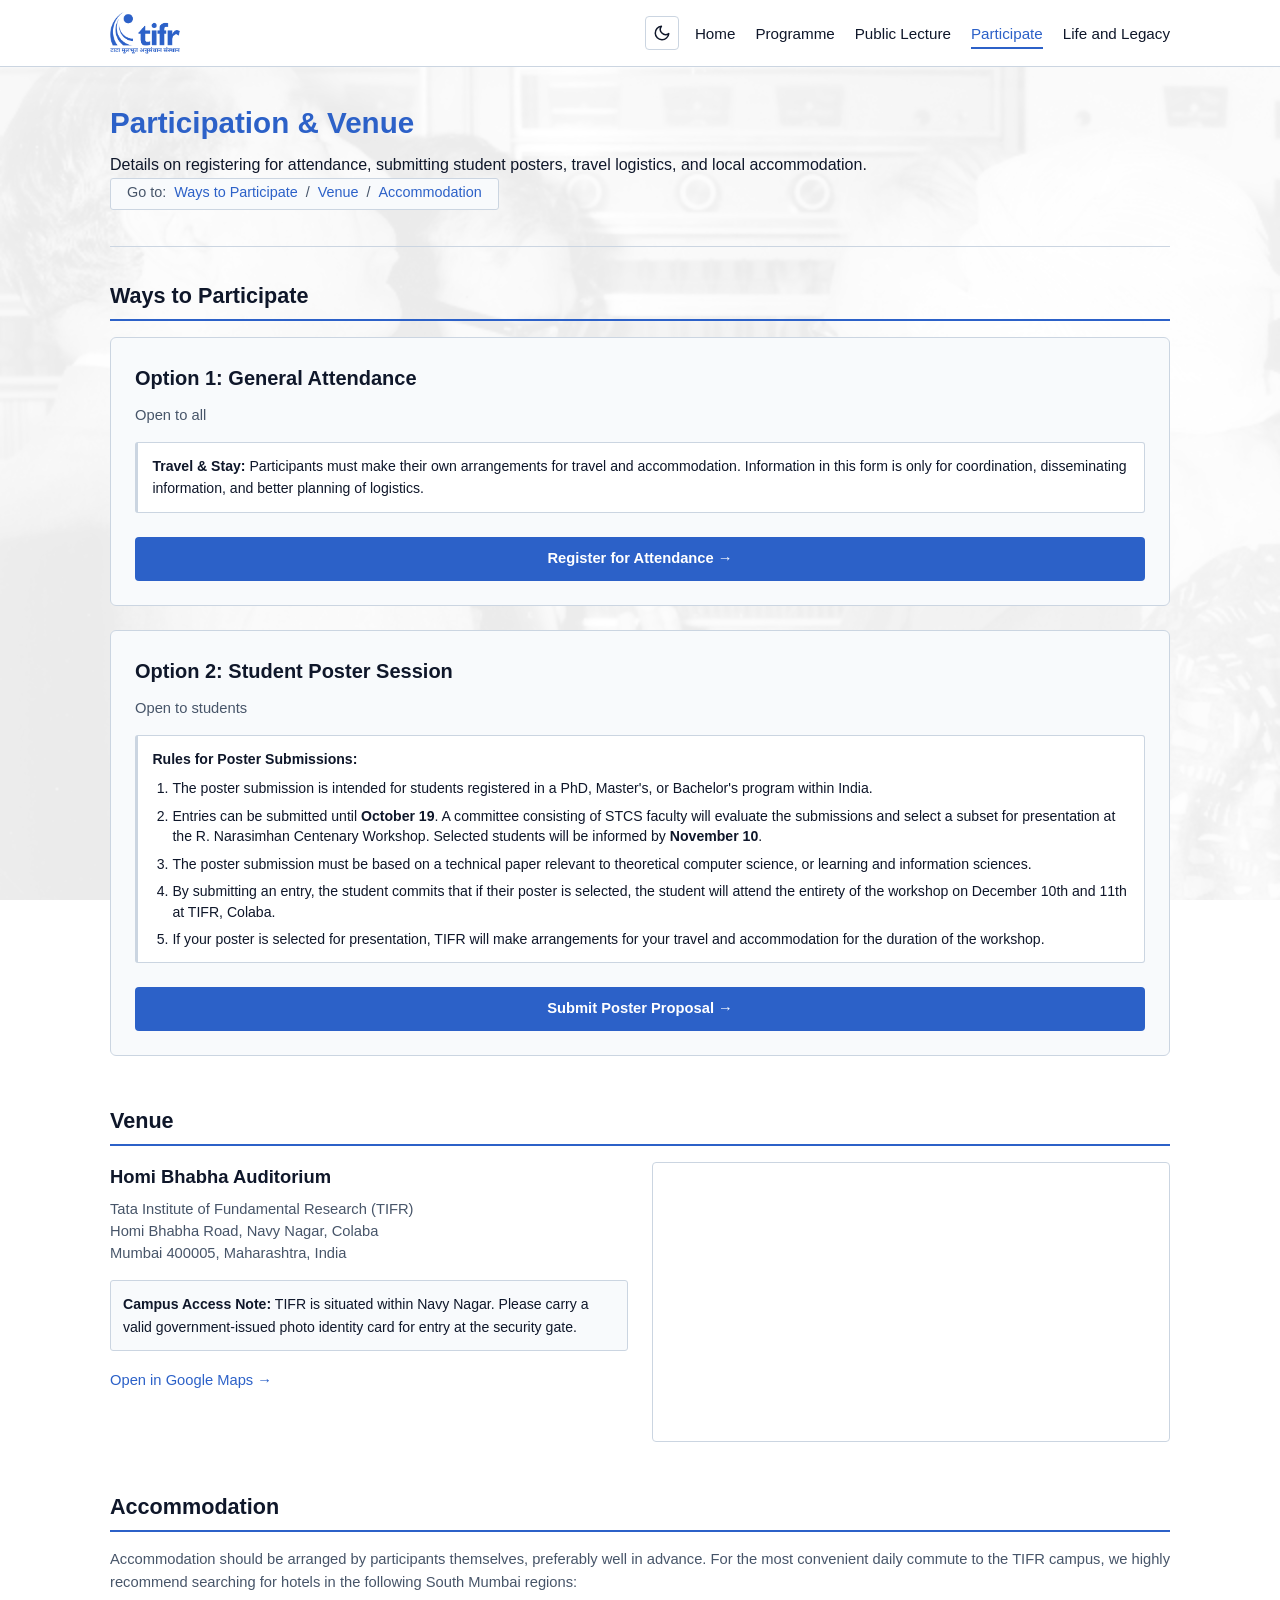
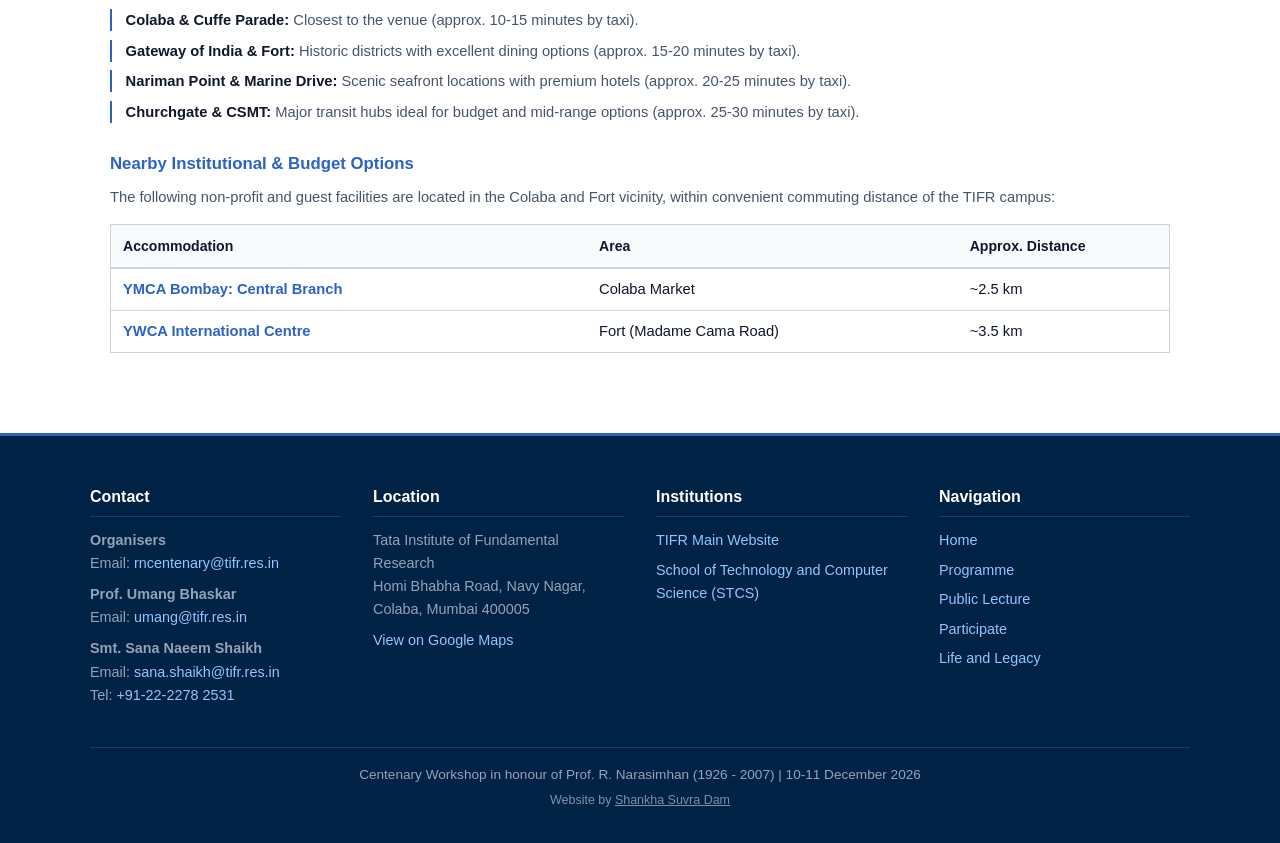
==== commit eb5fb860: "chore: consistent nav label for /programme" ====
--- a/participate.html
+++ b/participate.html
@@ -91,7 +91,7 @@
                     <span>Go to:</span>
                     <a href="#engagement-tracks">Ways to Participate</a>
                     <span class="jump-separator">/</span>
-                    <a href="#venue-location">Venue & Directions</a>
+                    <a href="#venue-location">Venue</a>
                     <span class="jump-separator">/</span>
                     <a href="#accommodation-guide">Accommodation</a>
                 </nav>
@@ -132,7 +132,7 @@
                             <ol class="poster-rules-list">
                                 <li>The poster submission is intended for students registered in a PhD, Master's, or Bachelor's program within India.</li>
                                 <li>Entries can be submitted until <strong>October 19</strong>. A committee consisting of STCS faculty will evaluate the submissions and select a subset for presentation at the R. Narasimhan Centenary Workshop. Selected students will be informed by <strong>November 10</strong>.</li>
-                                <li>The poster submission must be based on a technical paper relevant to theoretical computer science, or learning and information sciences. The form asks for the paper to be submitted.</li>
+                                <li>The poster submission must be based on a technical paper relevant to theoretical computer science, or learning and information sciences.</li>
                                 <li>By submitting an entry, the student commits that if their poster is selected, the student will attend the entirety of the workshop on December 10th and 11th at TIFR, Colaba.</li>
                                 <li>If your poster is selected for presentation, TIFR will make arrangements for your travel and accommodation for the duration of the workshop.</li>
                             </ol>
@@ -152,7 +152,7 @@
 
             <!-- Section 2: Venue and Location -->
             <section id="venue-location" class="programme-block">
-                <h2 class="section-heading">Venue & Directions</h2>
+                <h2 class="section-heading">Venue</h2>
 
                 <div class="venue-layout">
                     <div class="venue-info">
@@ -315,7 +315,7 @@
                     <h4>Navigation</h4>
                     <ul>
                         <li><a href="index.html">Home</a></li>
-                        <li><a href="programme.html">Programme Details</a></li>
+                        <li><a href="programme.html">Programme</a></li>
                         <li><a href="public-lecture.html">Public Lecture</a></li>
                         <li><a href="participate.html">Participate</a></li>
                         <li><a href="remembering.html">Life and Legacy</a></li>
--- a/css/style.css
+++ b/css/style.css
@@ -316,7 +316,9 @@
   font-size: 0.9rem;
   background-color: var(--bg-surface);
   border: 1px solid var(--border-color);
-  padding: 0.35rem 0.75rem;
+  line-height: 1;
+  padding: 0.4rem 1rem 0.6rem;
+  margin-bottom: 1rem;
   border-radius: 3px;
 }
 
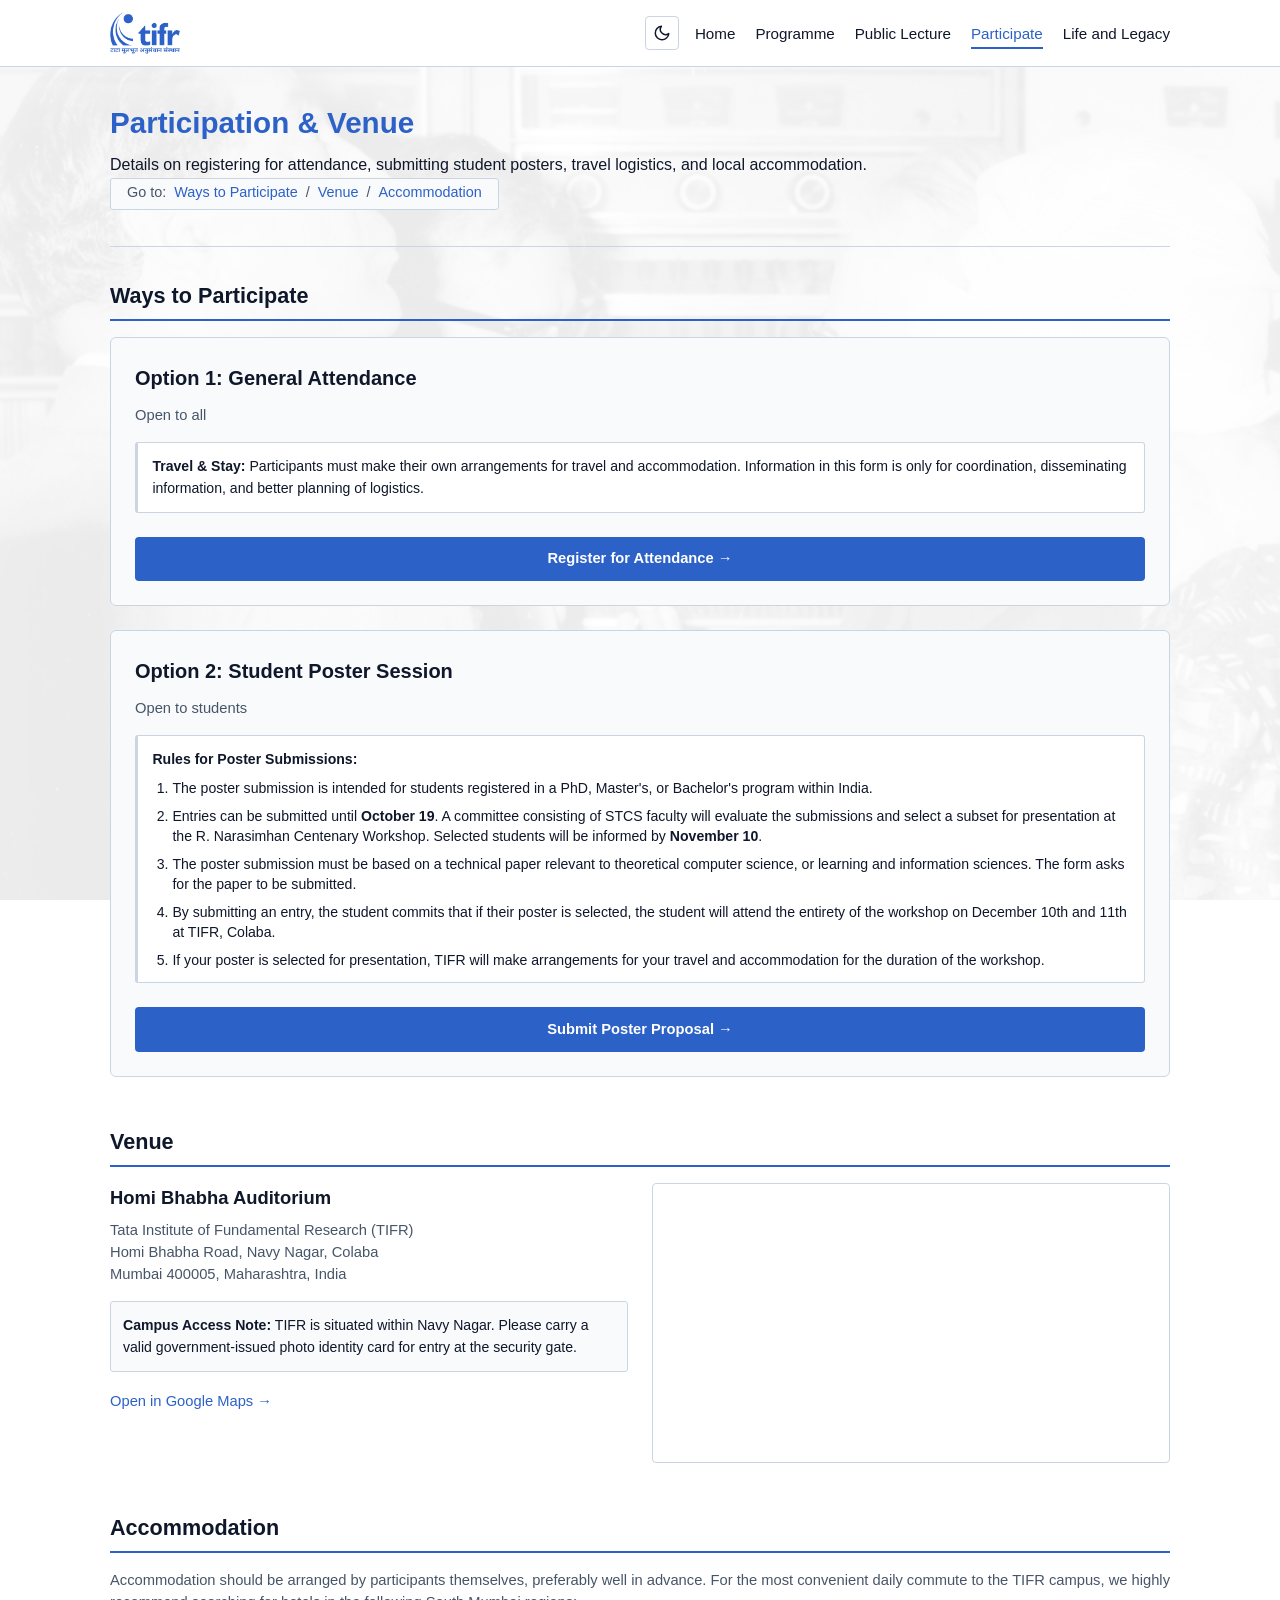
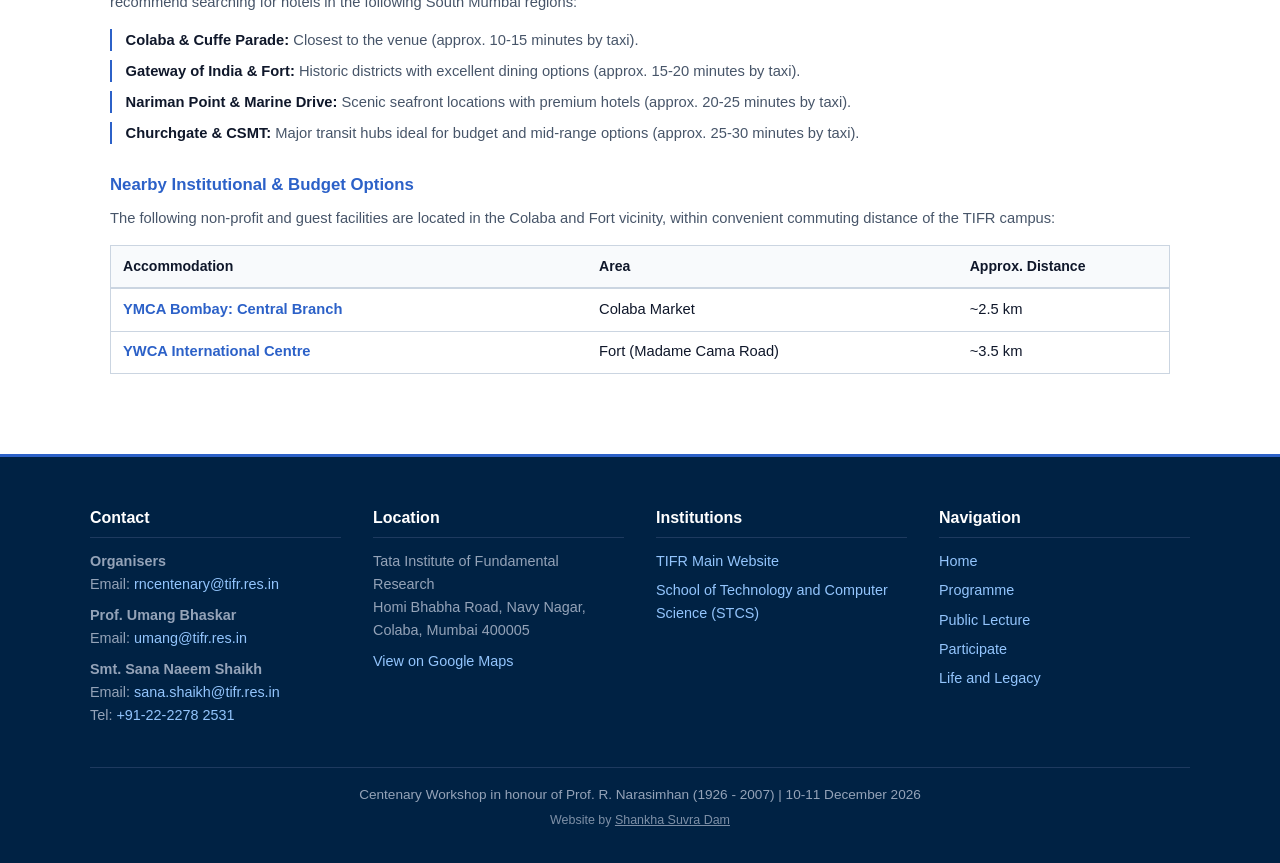
==== commit 5dc19518: "Merge branch 'master' of https://github.com/SpiderMath/TIFRCentenaryWorkshop_ProfNarasimhan" ====
--- a/participate.html
+++ b/participate.html
@@ -132,7 +132,7 @@
                             <ol class="poster-rules-list">
                                 <li>The poster submission is intended for students registered in a PhD, Master's, or Bachelor's program within India.</li>
                                 <li>Entries can be submitted until <strong>October 19</strong>. A committee consisting of STCS faculty will evaluate the submissions and select a subset for presentation at the R. Narasimhan Centenary Workshop. Selected students will be informed by <strong>November 10</strong>.</li>
-                                <li>The poster submission must be based on a technical paper relevant to theoretical computer science, or learning and information sciences.</li>
+                                <li>The poster submission must be based on a technical paper relevant to theoretical computer science, or learning and information sciences. The form asks for the paper to be submitted.</li>
                                 <li>By submitting an entry, the student commits that if their poster is selected, the student will attend the entirety of the workshop on December 10th and 11th at TIFR, Colaba.</li>
                                 <li>If your poster is selected for presentation, TIFR will make arrangements for your travel and accommodation for the duration of the workshop.</li>
                             </ol>
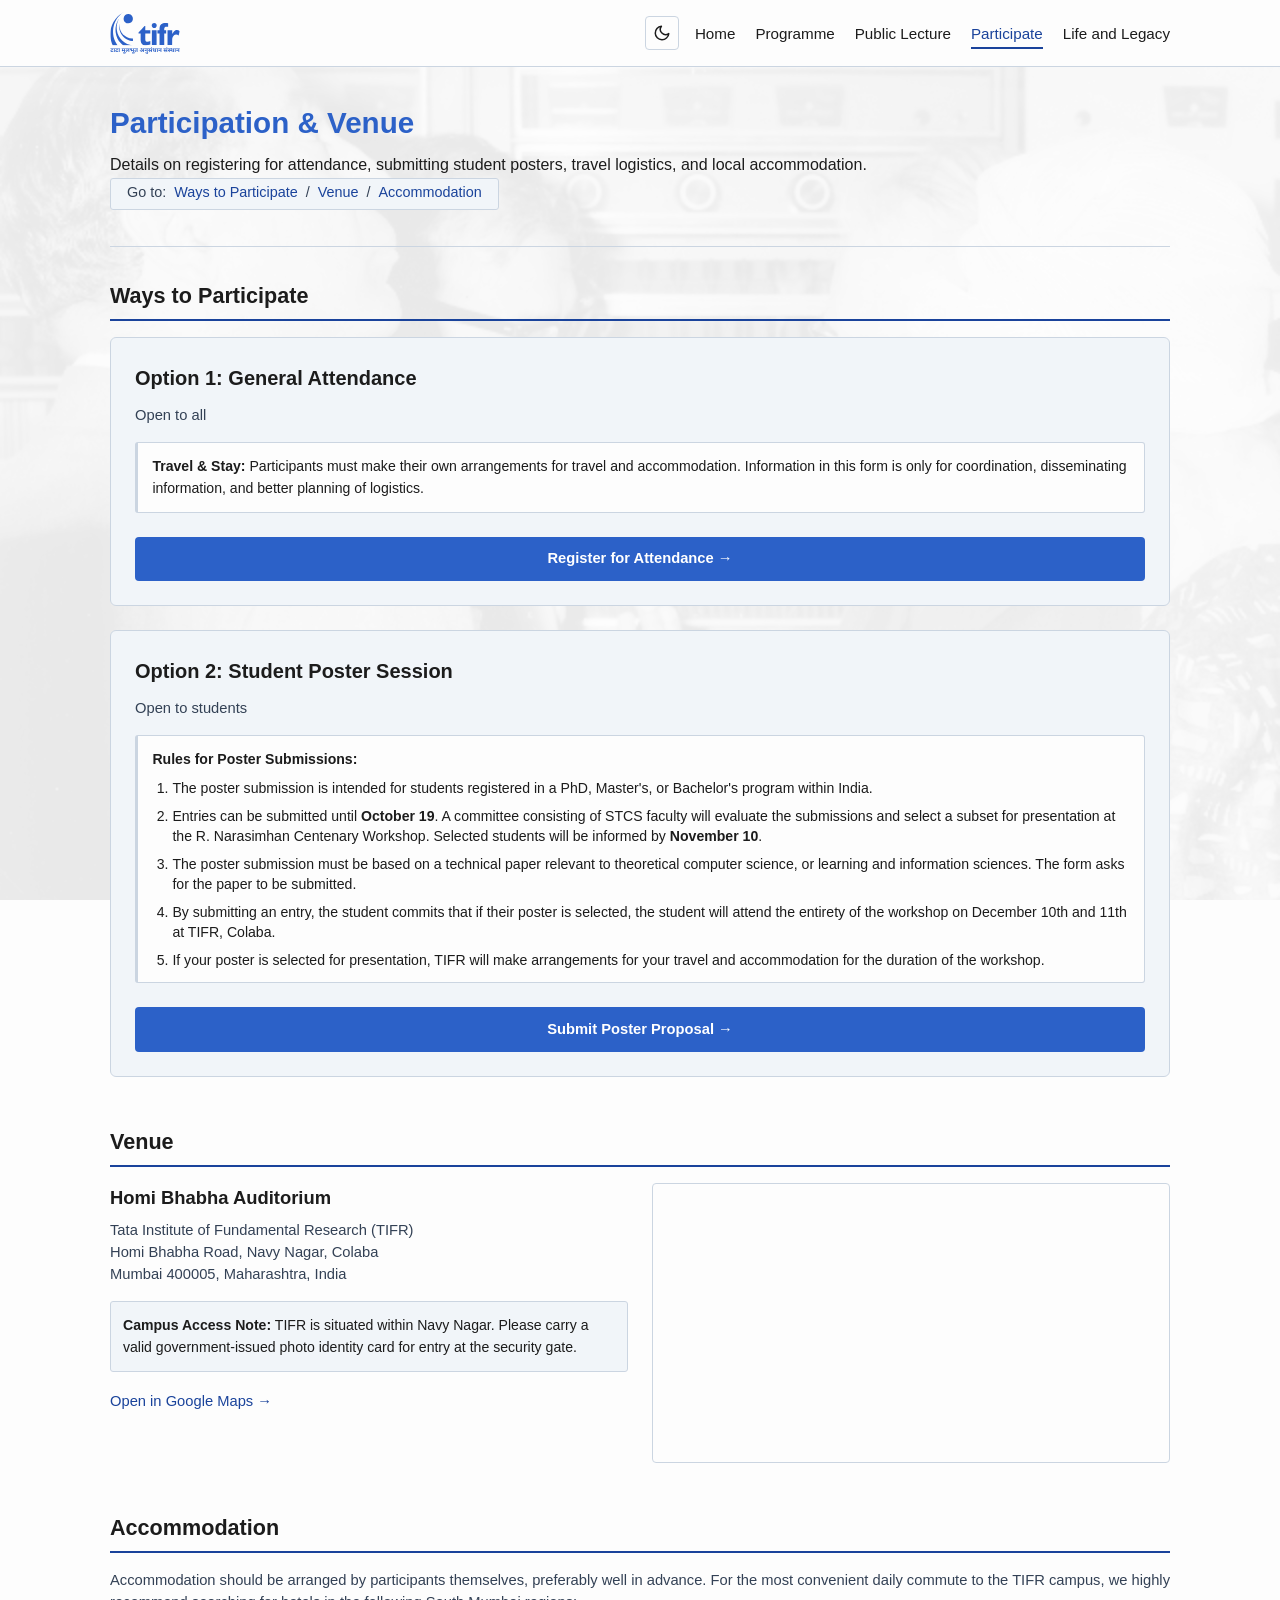
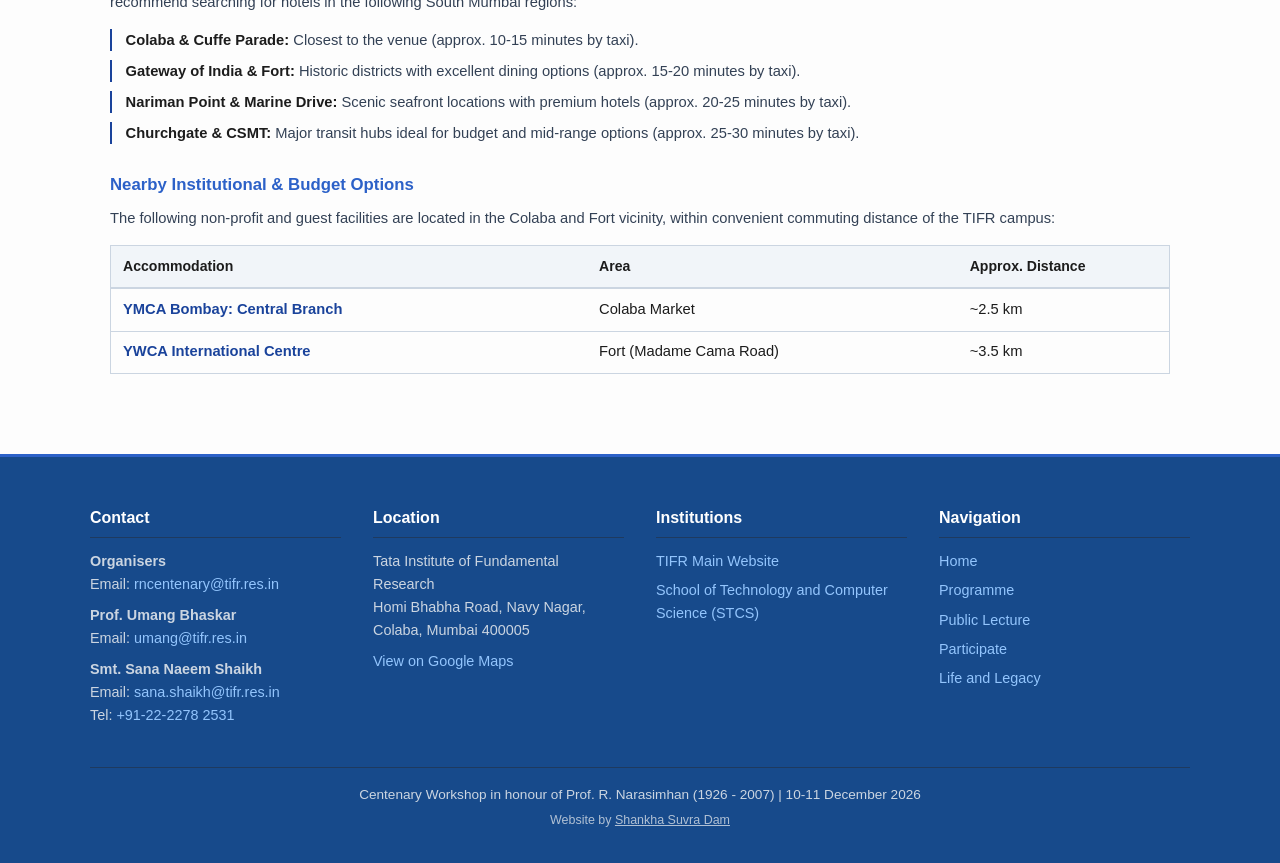
==== commit 33be032b: "logo svg file now" ====
--- a/participate.html
+++ b/participate.html
@@ -11,7 +11,7 @@
         <header class="site-header">
             <div class="nav-container">
                 <a href="index.html" class="brand-link">
-                    <img id="brand-logo" class="brand-logo" src="assets/tifr-logo-light.svg" alt="TIFR Logo" />
+                    <img id="brand-logo" class="brand-logo" src="assets/tifr-logo-blue.svg" alt="TIFR Logo" />
                 </a>
 
                 <div class="nav-controls">
--- a/css/style.css
+++ b/css/style.css
@@ -1,33 +1,43 @@
 /* Color tokens and theme variables */
 :root {
-  /* Institutional Blue */
-  --color-tifr-blue: #2c61c8;
-  /* Interactive accents and hovers */
-  --color-accent-blue: #2c61c8;
-  --color-accent-hover: #1f4bb0;
-
-  /* Light theme defaults */
-  --bg-page: #ffffff;
-  --bg-surface: #f8fafc;
-  --text-main: #0f172a;
-  --text-muted: #475569;
-  --border-color: #cbd5e1;
-  --nav-bg: #ffffff;
-  --footer-bg: #002244;
-  --footer-text: #e2e8f0;
-  --footer-muted: #94a3b8;
+  /* Official TIFR Brand Palette Tokens */
+  --tifr-blue-primary: #2C61C8;     /* Official Blue */
+  --tifr-blue-light: #178BCC;       /* Official Light Blue */
+  --tifr-teal: #009587;             /* Official Teal */
+  --tifr-black: #1C1C1C;            /* Official Black */
+  --tifr-white: #FDFDFD;            /* Official Off-White */
+  
+  --color-tifr-blue: #2C61C8;
+  --color-accent-blue: #1A439B;      /* we need high contrast for small text/links on white */
+  --color-accent-hover: #122F70;     /* for strong contrast on hover (found by brute forcing, prolly could improve?) */
+
+  /* Light Theme Surfaces & Text */
+  --bg-page: #FDFDFD;                /* Official TIFR Off-White, yet again! */
+  --bg-surface: #F1F5F9;
+  --text-main: #1C1C1C;              /* Official TIFR Black ;-) */
+  --text-muted: #334155;            /* Dark slate any muted text? */
+  --border-color: #CBD5E1;
+  --nav-bg: #FDFDFD;
+  --footer-bg: #174A8B;
+  --footer-text: #FDFDFD;
+  --footer-muted: #CBD5E1;
 }
 
 [data-theme="dark"] {
-  --bg-page: #18202c;
-  --bg-surface: #222c3c;
-  --text-main: #f1f5f9;
-  --text-muted: #94a3b8;
+  --color-tifr-blue: #38BDF8;
+  --color-accent-blue: #38BDF8;      /* Bright blue meeting 4.5:1+ against dark bg */
+  --color-accent-hover: #7DD3FC;
+
+  /* Dark Theme Surfaces & Text */
+  --bg-page: #0F172A;
+  --bg-surface: #1E293B;
+  --text-main: #F8FAFC;
+  --text-muted: #94A3B8;
   --border-color: #334155;
-  --nav-bg: #18202c;
-  --footer-bg: #101620;
-  --footer-text: #f1f5f9;
-  --footer-muted: #94a3b8;
+  --nav-bg: #0F172A;
+  --footer-bg: #090D16;
+  --footer-text: #F8FAFC;
+  --footer-muted: #94A3B8;
 }
 
 /* Reset and base typography */
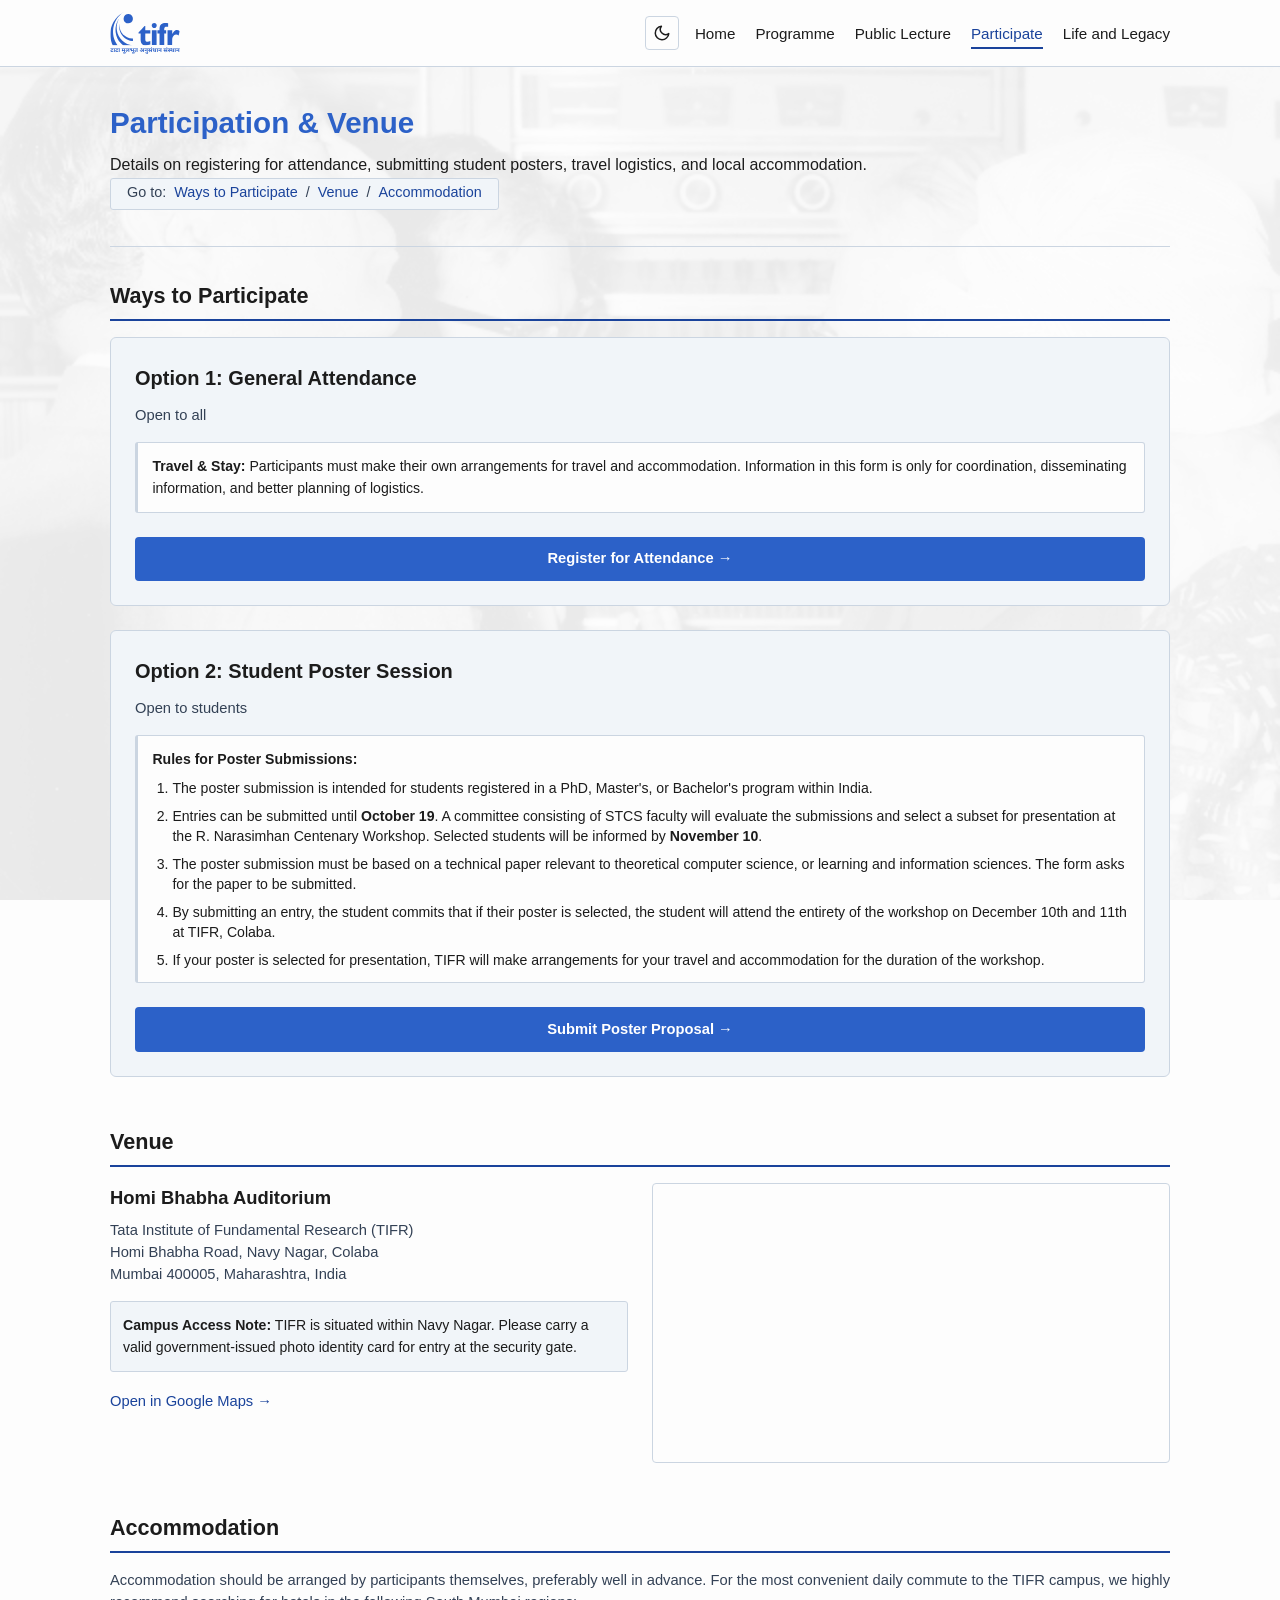
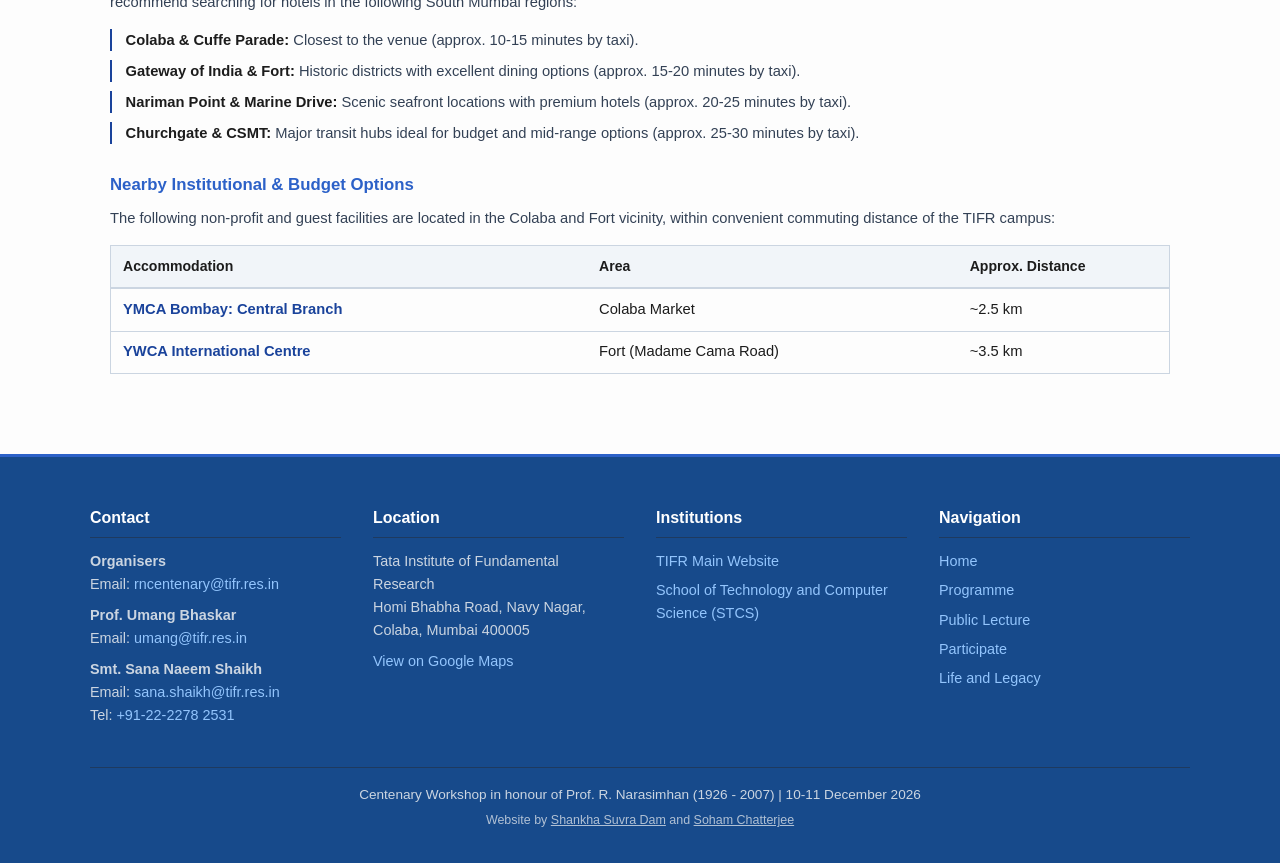
==== commit 83d608c7: "gitignore" ====
--- a/participate.html
+++ b/participate.html
@@ -329,6 +329,8 @@
                     Website by
                     <a href="https://spidermath.github.io/" target="_blank" rel="noopener noreferrer"
                         >Shankha Suvra Dam</a
+                    > and <a href="https://sohamch08.github.io/" target="_blank" rel="noopener noreferrer"
+                        >Soham Chatterjee</a
                     >
                 </p>
             </div>
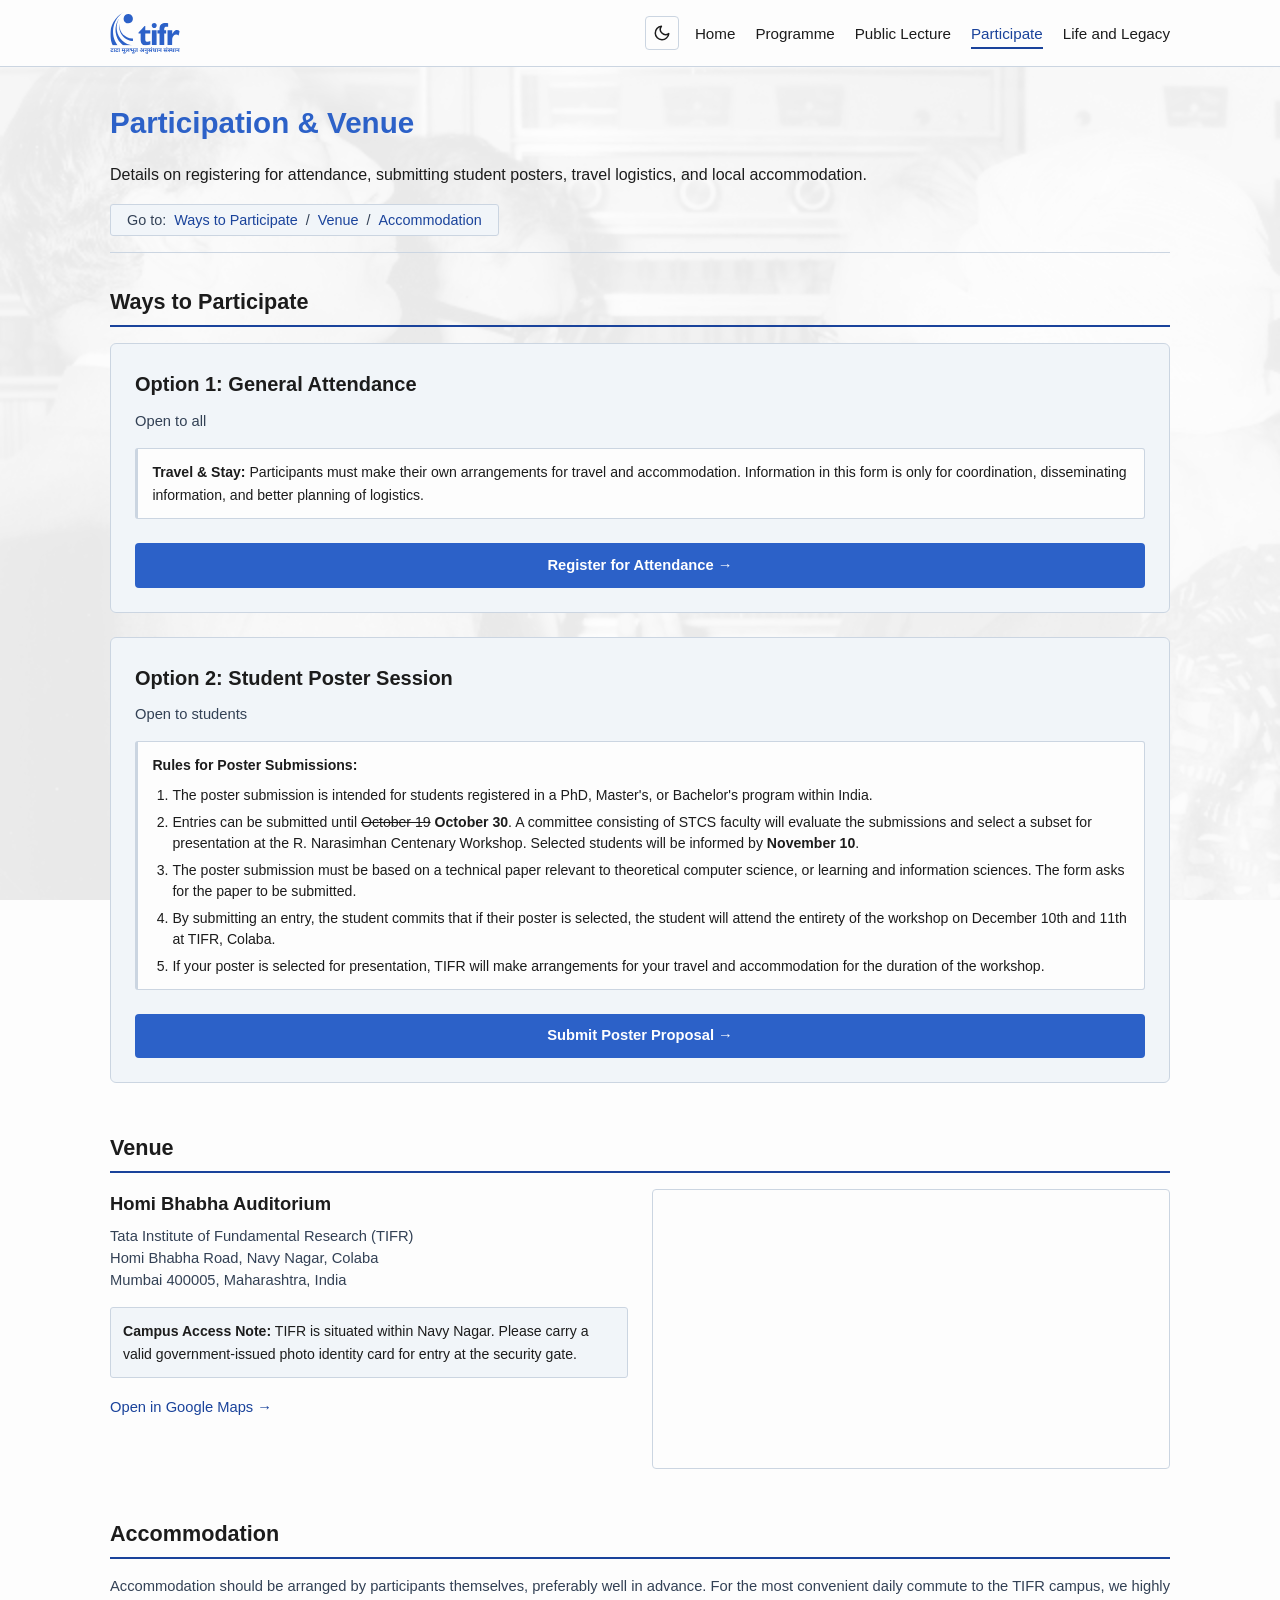
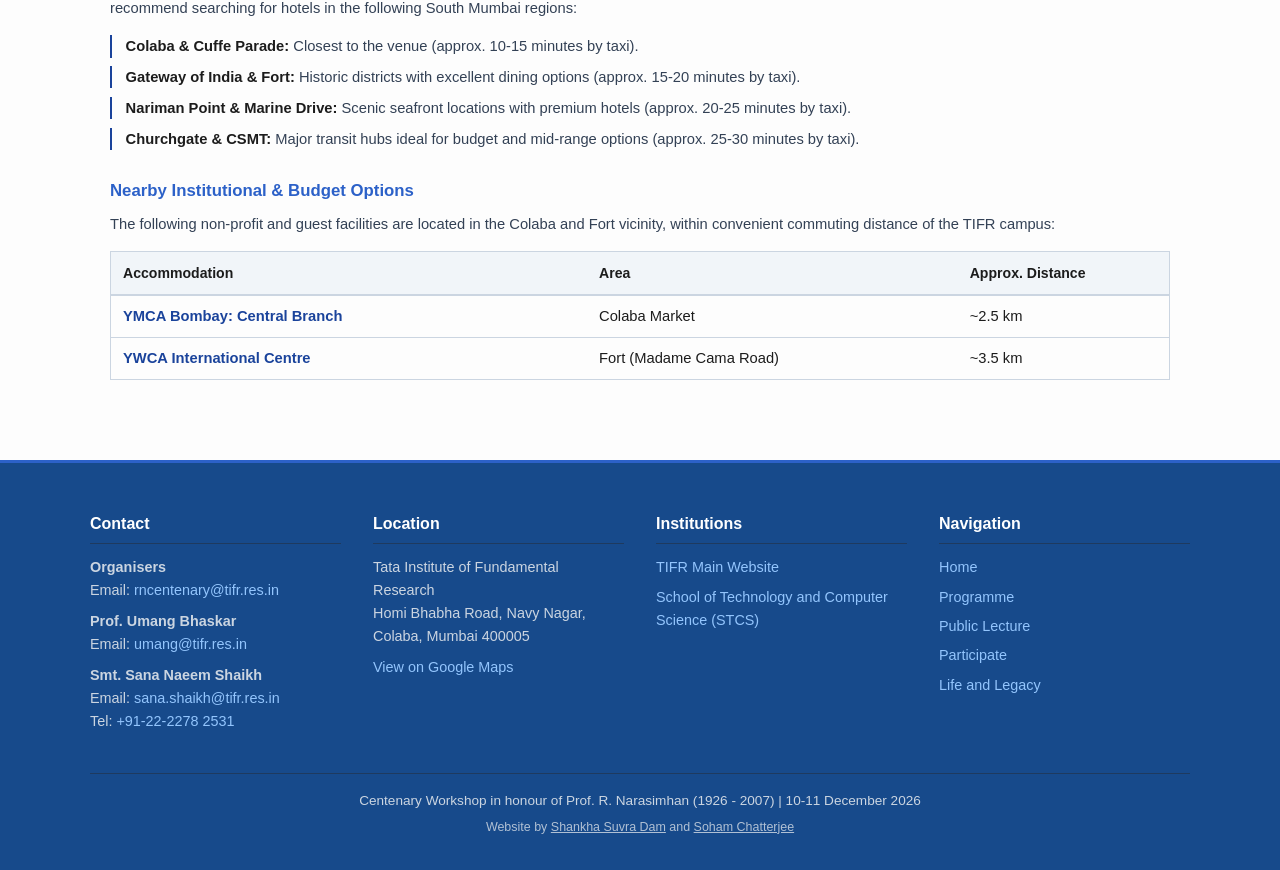
==== commit edc3eec5: "Update submission deadline from October 19 to October 30" ====
--- a/participate.html
+++ b/participate.html
@@ -131,7 +131,7 @@
                             <strong>Rules for Poster Submissions:</strong>
                             <ol class="poster-rules-list">
                                 <li>The poster submission is intended for students registered in a PhD, Master's, or Bachelor's program within India.</li>
-                                <li>Entries can be submitted until <strong>October 19</strong>. A committee consisting of STCS faculty will evaluate the submissions and select a subset for presentation at the R. Narasimhan Centenary Workshop. Selected students will be informed by <strong>November 10</strong>.</li>
+                                <li>Entries can be submitted until <strike>October 19</strike> <strong>October 30</strong>. A committee consisting of STCS faculty will evaluate the submissions and select a subset for presentation at the R. Narasimhan Centenary Workshop. Selected students will be informed by <strong>November 10</strong>.</li>
                                 <li>The poster submission must be based on a technical paper relevant to theoretical computer science, or learning and information sciences. The form asks for the paper to be submitted.</li>
                                 <li>By submitting an entry, the student commits that if their poster is selected, the student will attend the entirety of the workshop on December 10th and 11th at TIFR, Colaba.</li>
                                 <li>If your poster is selected for presentation, TIFR will make arrangements for your travel and accommodation for the duration of the workshop.</li>
--- a/css/style.css
+++ b/css/style.css
@@ -287,14 +287,14 @@
 /* Programme Page Layout */
 .programme-header {
   margin-bottom: 2rem;
-  padding-bottom: 1.25rem;
+  padding-bottom: 1rem;
   border-bottom: 1px solid var(--border-color);
 }
 
 .page-title {
   font-size: 1.85rem;
   color: var(--color-tifr-blue);
-  margin-bottom: 0.35rem;
+  margin-bottom: 1rem;
 }
 
 [data-theme="dark"] .page-title {
@@ -308,6 +308,10 @@
   gap: 0.6rem;
   color: var(--text-muted);
   font-size: 0.92rem;
+  margin-bottom: 1rem;
+}
+
+.programme-meta {
   margin-bottom: 1rem;
 }
 
@@ -327,9 +331,14 @@
   background-color: var(--bg-surface);
   border: 1px solid var(--border-color);
   line-height: 1;
-  padding: 0.4rem 1rem 0.6rem;
+  padding: 0.5rem 1rem;
   margin-bottom: 1rem;
   border-radius: 3px;
+}
+
+.programme-header > :last-child,
+.home-hero > :last-child {
+  margin-bottom: 0;
 }
 
 .section-jump-nav span {
@@ -930,7 +939,7 @@
 /* Home Hero Section */
 .home-hero {
   margin-bottom: 2.25rem;
-  padding-bottom: 1.25rem;
+  padding-bottom: 1rem;
   border-bottom: 1px solid var(--border-color);
 }
 
@@ -947,7 +956,7 @@
   font-size: 2.1rem;
   line-height: 1.25;
   color: var(--color-tifr-blue);
-  margin-bottom: 0.85rem;
+  margin-bottom: 1rem;
 }
 
 [data-theme="dark"] .hero-title {
@@ -1393,6 +1402,7 @@
   font-size: 0.82rem;
   line-height: 1.5;
   color: var(--text-muted);
+  white-space: pre-line;
 }
 
 /* Sponsorship & Institutional Support Grid */
@@ -1584,4 +1594,4 @@
   color: var(--text-muted);
   margin-top: 0.35rem;
   line-height: 1.55;
-}+}
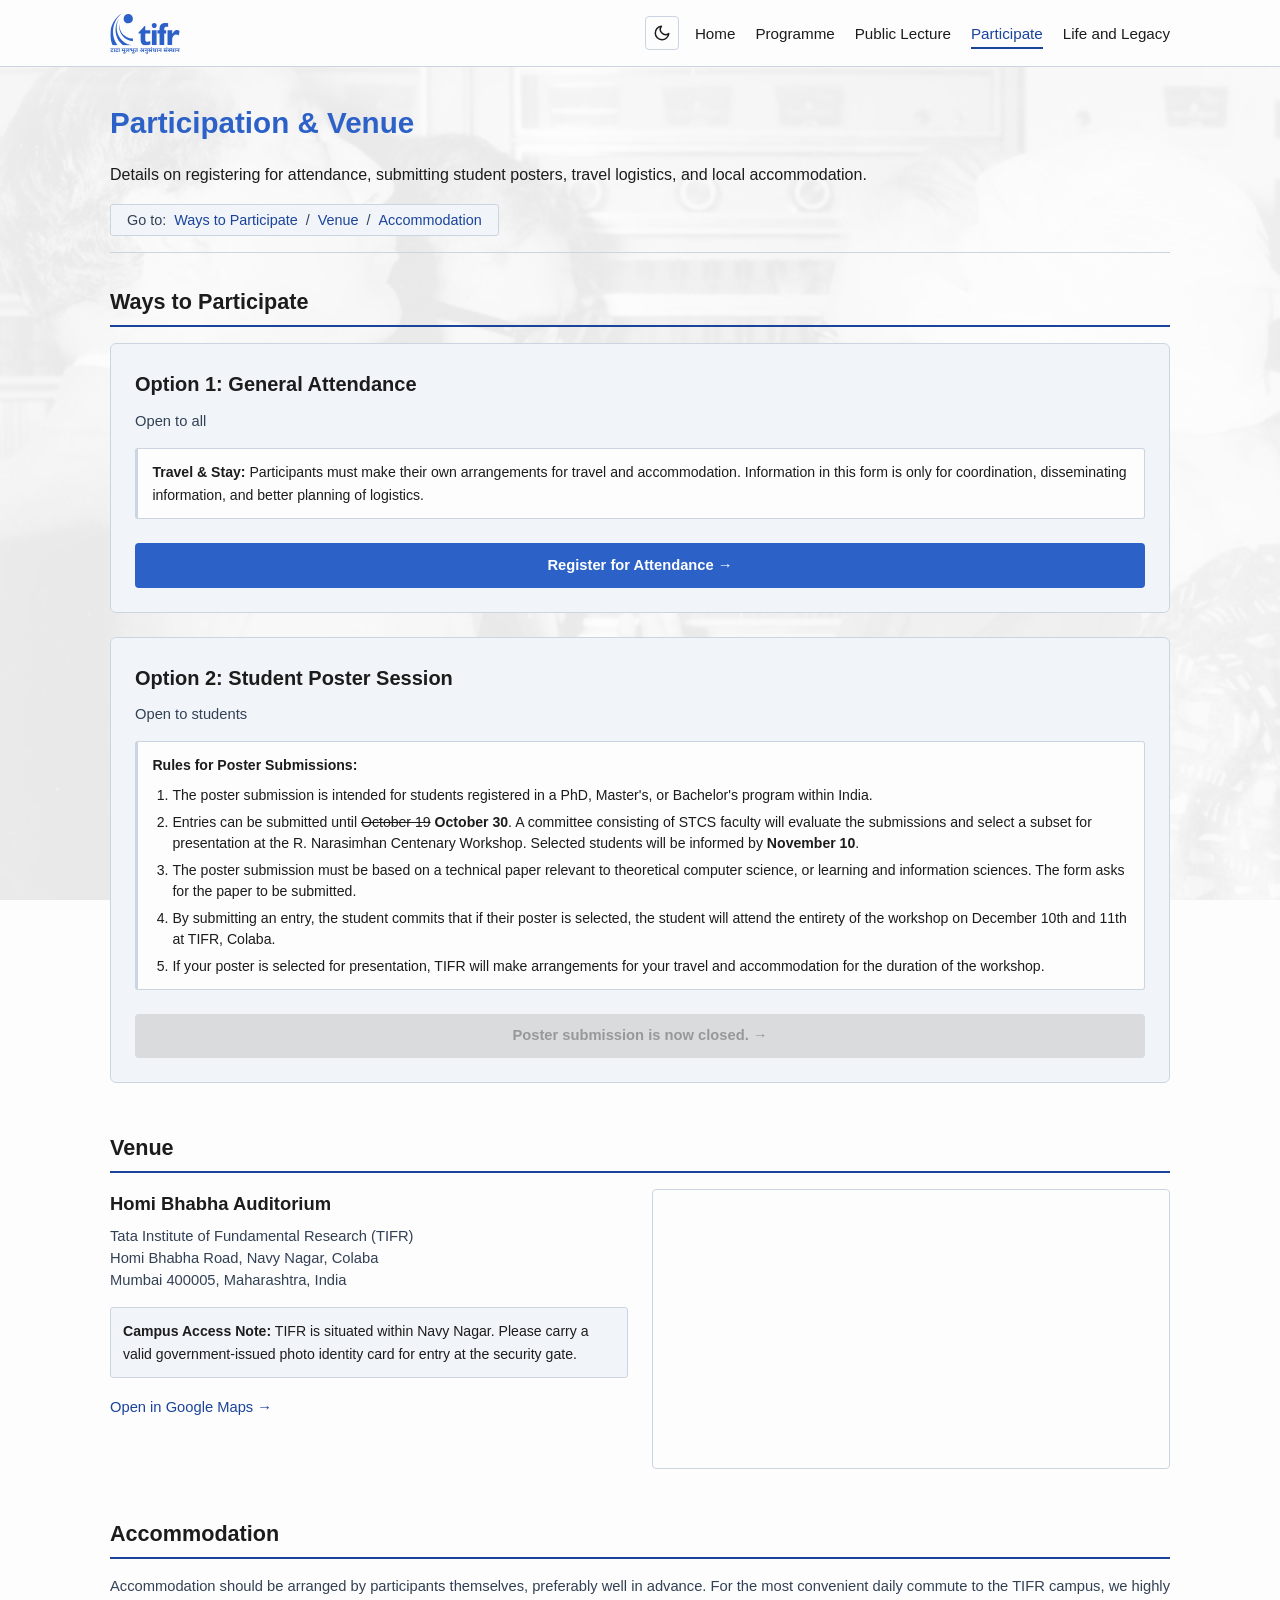
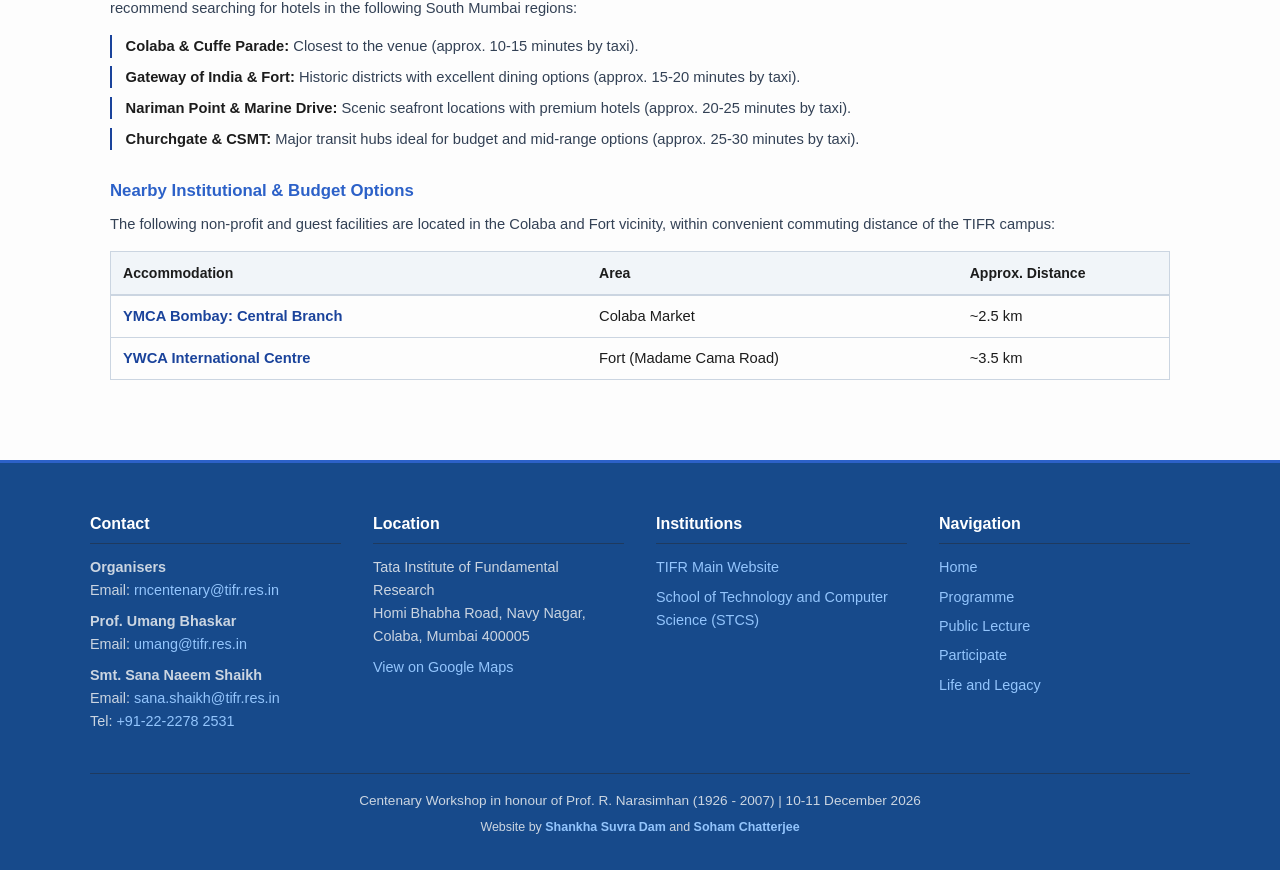
==== commit 2a96f377: "chore: close poster submission form" ====
--- a/participate.html
+++ b/participate.html
@@ -139,12 +139,13 @@
                         </div>
 
                         <a
-                            href="https://forms.gle/9cns2LyLyDF4t2L98"
+                            href=""
                             target="_blank"
                             rel="noopener noreferrer"
-                            class="btn-primary"
-                        >
-                            Submit Poster Proposal &rarr;
+                            class="btn-primary disabled"
+                            aria-disabled="true"
+                        >
+                            Poster submission is now closed. &rarr;
                         </a>
                     </article>
                 </div>
--- a/css/style.css
+++ b/css/style.css
@@ -9,7 +9,7 @@
   
   --color-tifr-blue: #2C61C8;
   --color-accent-blue: #1A439B;      /* we need high contrast for small text/links on white */
-  --color-accent-hover: #122F70;     /* for strong contrast on hover (found by brute forcing, prolly could improve?) */
+  --color-accent-hover: #0067D9;     /* Brighter blue keeps hover distinct and readable */
 
   /* Light Theme Surfaces & Text */
   --bg-page: #FDFDFD;                /* Official TIFR Off-White, yet again! */
@@ -26,18 +26,18 @@
 [data-theme="dark"] {
   --color-tifr-blue: #38BDF8;
   --color-accent-blue: #38BDF8;      /* Bright blue meeting 4.5:1+ against dark bg */
-  --color-accent-hover: #7DD3FC;
+  --color-accent-hover: #AAC7FF;
 
   /* Dark Theme Surfaces & Text */
   --bg-page: #0F172A;
   --bg-surface: #1E293B;
   --text-main: #F8FAFC;
-  --text-muted: #94A3B8;
+  --text-muted: #CBD5E1;
   --border-color: #334155;
   --nav-bg: #0F172A;
   --footer-bg: #090D16;
   --footer-text: #F8FAFC;
-  --footer-muted: #94A3B8;
+  --footer-muted: #CBD5E1;
 }
 
 /* Reset and base typography */
@@ -68,11 +68,17 @@
 a {
   color: var(--color-accent-blue);
   text-decoration: none;
+  transition: color 0.2s ease;
 }
 
 a:hover,
 a:focus {
-  text-decoration: underline;
+  color: var(--color-accent-hover);
+}
+
+a:focus-visible {
+  outline: 2px solid currentColor;
+  outline-offset: 3px;
 }
 
 /* Navbar */
@@ -124,11 +130,15 @@
   padding: 0.35rem 0;
 }
 
-.nav-menu a:hover,
 .nav-menu a.active {
   color: var(--color-accent-blue);
-  text-decoration: none;
-  border-bottom: 2px solid var(--color-accent-blue);
+  border-bottom: 2px solid currentColor;
+}
+
+.nav-menu a:hover,
+.nav-menu a:focus-visible {
+  color: var(--color-accent-hover);
+  border-bottom: 2px solid currentColor;
 }
 
 /* Theme button: permanently visible on desktop and mobile */
@@ -224,8 +234,9 @@
   color: #93c5fd;
 }
 
-.footer-col a:hover {
-  text-decoration: underline;
+.footer-col a:hover,
+.footer-col a:focus-visible {
+  color: #ffffff;
 }
 
 .footer-bottom {
@@ -242,15 +253,15 @@
     margin-top: 0.35rem;
     font-size: 0.78rem;
     color: var(--footer-muted);
-    opacity: 0.85;
 }
 
 .footer-credit a {
-    color: var(--footer-muted);
-    text-decoration: underline;
-}
-
-.footer-credit a:hover {
+    color: #93c5fd;
+    font-weight: 600;
+}
+
+.footer-credit a:hover,
+.footer-credit a:focus-visible {
     color: #ffffff;
 }
 
@@ -413,6 +424,11 @@
   color: var(--text-main);
 }
 
+.lecture-title-link svg {
+  margin-left: 0.2rem;
+  vertical-align: middle;
+}
+
 .timetable-speaker {
   margin-top: 0.2rem;
   font-size: 0.85rem;
@@ -492,10 +508,15 @@
   transition: border-color 0.15s ease, background-color 0.15s ease;
 }
 
+.speaker-web-pill:hover,
+.speaker-web-pill:focus {
+  color: var(--color-accent-blue);
+  text-decoration: none;
+}
+
 .speaker-web-pill:hover {
   border-color: var(--color-accent-blue);
   background-color: var(--bg-surface);
-  text-decoration: none;
 }
 
 .speaker-web-pill svg {
@@ -607,6 +628,16 @@
   background-color: var(--color-accent-hover);
 }
 
+/* Add this below your existing .btn-primary CSS */
+.btn-primary.disabled,
+.btn-primary[disabled] {
+  pointer-events: none; /* Disables mouse clicks and hover states */
+  background-color: #cccccc !important; /* Grays out the button */
+  color: #666666 !important;
+  cursor: not-allowed;
+  opacity: 0.65;
+}
+
 /* Venue Section Layout */
 .venue-layout {
   display: grid;
@@ -740,7 +771,7 @@
   pointer-events: none;
 
   /* Path to the chosen archival image */
-  background-image: url("../assets/narasimhan-at-tifr-1.jpg");
+  background-image: url("../assets/narasimhan-at-tifr-1.webp");
   background-size: cover;
   background-position: center center;
   background-repeat: no-repeat;
@@ -833,6 +864,7 @@
 }
 
 .speaker-profile-media {
+  align-self: center;
   display: flex;
   flex-direction: column;
   align-items: center;
@@ -889,51 +921,104 @@
   }
 }
 
-/* Announcement Banners */
+/* Announcements */
 .notices-container {
   display: flex;
   flex-direction: column;
-  gap: 0.75rem;
-  margin-bottom: 2rem;
+  gap: 0.5rem;
+  margin-bottom: 2.25rem;
+  background-color: var(--bg-surface);
+  border: 1px solid var(--border-color);
+  border-radius: 6px;
+  padding: 1rem 1.25rem;
+}
+
+.announcements-heading {
+  font-size: 1.1rem;
 }
 
 .announcement-banner {
-  background-color: var(--bg-surface);
-  border: 1px solid var(--border-color);
-  border-left: 4px solid var(--color-accent-blue);
-  border-radius: 4px;
-  padding: 0.65rem 1rem;
-  display: flex;
-  align-items: center;
-  gap: 0.75rem;
+  display: flex;
+  align-items: flex-start;
+  gap: 1.25rem;
   font-size: 0.92rem;
 }
 
+.announcement-banner + .announcement-banner {
+  border-top: 1px solid var(--border-color);
+  padding-top: 0.75rem;
+}
+
 .announcement-tag {
-  background-color: var(--color-accent-blue);
-  color: #ffffff;
-  font-size: 0.75rem;
+  background-color: var(--bg-page);
+  color: var(--color-accent-blue);
+  font-size: 0.7rem;
   font-weight: 700;
   text-transform: uppercase;
   letter-spacing: 0.04em;
-  padding: 0.15rem 0.5rem;
-  border-radius: 3px;
+  padding: 0.3rem 0.6rem;
+  border-radius: 4px;
   flex-shrink: 0;
 }
 
+.announcement-content {
+  position: relative;
+  min-width: 0;
+  padding-left: 1.1rem;
+}
+
+.announcement-content::before {
+  content: "";
+  position: absolute;
+  top: 0.5rem;
+  left: 0;
+  width: 0.4rem;
+  height: 0.4rem;
+  border-radius: 50%;
+  background-color: var(--color-accent-blue);
+}
+
+.announcement-title {
+  color: var(--text-main);
+  font-size: 1rem;
+  line-height: 1.4;
+  margin-bottom: 0.4rem;
+}
+
 .announcement-text {
   color: var(--text-main);
-  line-height: 1.45;
+  line-height: 1.5;
+}
+
+.announcement-text p {
+  margin-bottom: 0.65rem;
+}
+
+.announcement-text p:last-child {
+  margin-bottom: 0;
+}
+
+.announcement-submit {
+  display: inline-flex;
+  align-items: center;
+  gap: 0.25rem;
+  white-space: nowrap;
 }
 
 .announcement-text a {
   color: var(--color-accent-blue);
   font-weight: 500;
-  text-decoration: underline;
-}
-
-.announcement-text a:hover {
+}
+
+.announcement-text a:hover,
+.announcement-text a:focus-visible {
   color: var(--color-accent-hover);
+}
+
+.announcement-text a:focus-visible {
+  outline: 2px solid var(--color-accent-blue);
+  outline-offset: 4px;
+  border-radius: 2px;
 }
 
 /* Home Hero Section */
@@ -1035,15 +1120,17 @@
   margin-bottom: 2rem;
 }
 
-.narasimhan-quote {
+.narasimhan-quote,
+.quote-section .notices-container {
   background-color: var(--bg-surface);
   border: 1px solid var(--border-color);
   border-left: 4px solid var(--color-tifr-blue);
   border-radius: 4px;
-  padding: 1.5rem 1.75rem;
-}
-
-[data-theme="dark"] .narasimhan-quote {
+  padding: 0.85rem 1.25rem;
+}
+
+[data-theme="dark"] .narasimhan-quote,
+[data-theme="dark"] .quote-section .notices-container {
   border-left-color: var(--color-accent-blue);
 }
 
@@ -1081,7 +1168,7 @@
   .announcement-banner {
     flex-direction: column;
     align-items: flex-start;
-    gap: 0.4rem;
+    gap: 0.85rem;
   }
 }
 
@@ -1356,6 +1443,9 @@
 }
 
 .subtalk-item {
+  display: flex;
+  flex-direction: column;
+  gap: 0.15rem;
   font-size: 0.9rem;
   line-height: 1.45;
 }
@@ -1369,16 +1459,26 @@
 .subtalk-speaker {
   font-size: 0.84rem;
   color: var(--text-muted);
-  margin-top: 0.15rem;
 }
 
 .subtalk-speaker a {
   color: var(--color-accent-blue);
+}
+
+.timetable-speaker a:hover,
+.timetable-speaker a:focus-visible,
+.subtalk-speaker a:hover,
+.subtalk-speaker a:focus-visible {
+  color: var(--color-accent-hover);
 }
 
 /* Collapsible Abstract */
 .subtalk-abstract-details {
   margin-top: 0.25rem;
+}
+
+.subtalk-item > .subtalk-abstract-details {
+  margin-top: 0;
 }
 
 .subtalk-abstract-details summary {
@@ -1386,11 +1486,13 @@
   color: var(--color-accent-blue);
   cursor: pointer;
   user-select: none;
-  display: inline-block;
-}
-
-.subtalk-abstract-details summary:hover {
-  text-decoration: underline;
+  display: block;
+  width: fit-content;
+}
+
+.subtalk-abstract-details summary:hover,
+.subtalk-abstract-details summary:focus-visible {
+  color: var(--color-accent-hover);
 }
 
 .subtalk-abstract-body {
@@ -1403,6 +1505,18 @@
   line-height: 1.5;
   color: var(--text-muted);
   white-space: pre-line;
+}
+
+[data-theme="dark"] .subtalk-abstract-body {
+  background-color: var(--bg-surface);
+}
+
+.subtalk-bio-body {
+  color: var(--text-muted);
+}
+
+.subtalk-bio-body > strong:first-child {
+  color: var(--text-main);
 }
 
 /* Sponsorship & Institutional Support Grid */
@@ -1489,6 +1603,11 @@
   color: #93c5fd;
 }
 
+.sponsor-card:hover .sponsor-card-title,
+.sponsor-card:focus-visible .sponsor-card-title {
+  color: var(--color-accent-hover);
+}
+
 .sponsor-card-sub {
   font-size: 0.82rem;
   color: var(--text-muted);
@@ -1569,13 +1688,15 @@
   line-height: 1.4;
 }
 
-.reference-title:hover {
-  text-decoration: underline;
-  color: var(--color-accent-blue);
-}
-
 [data-theme="dark"] .reference-title {
   color: #93c5fd;
+}
+
+.reference-title:hover,
+.reference-title:focus-visible,
+[data-theme="dark"] .reference-title:hover,
+[data-theme="dark"] .reference-title:focus-visible {
+  color: var(--color-accent-hover);
 }
 
 .reference-title .external-arrow {
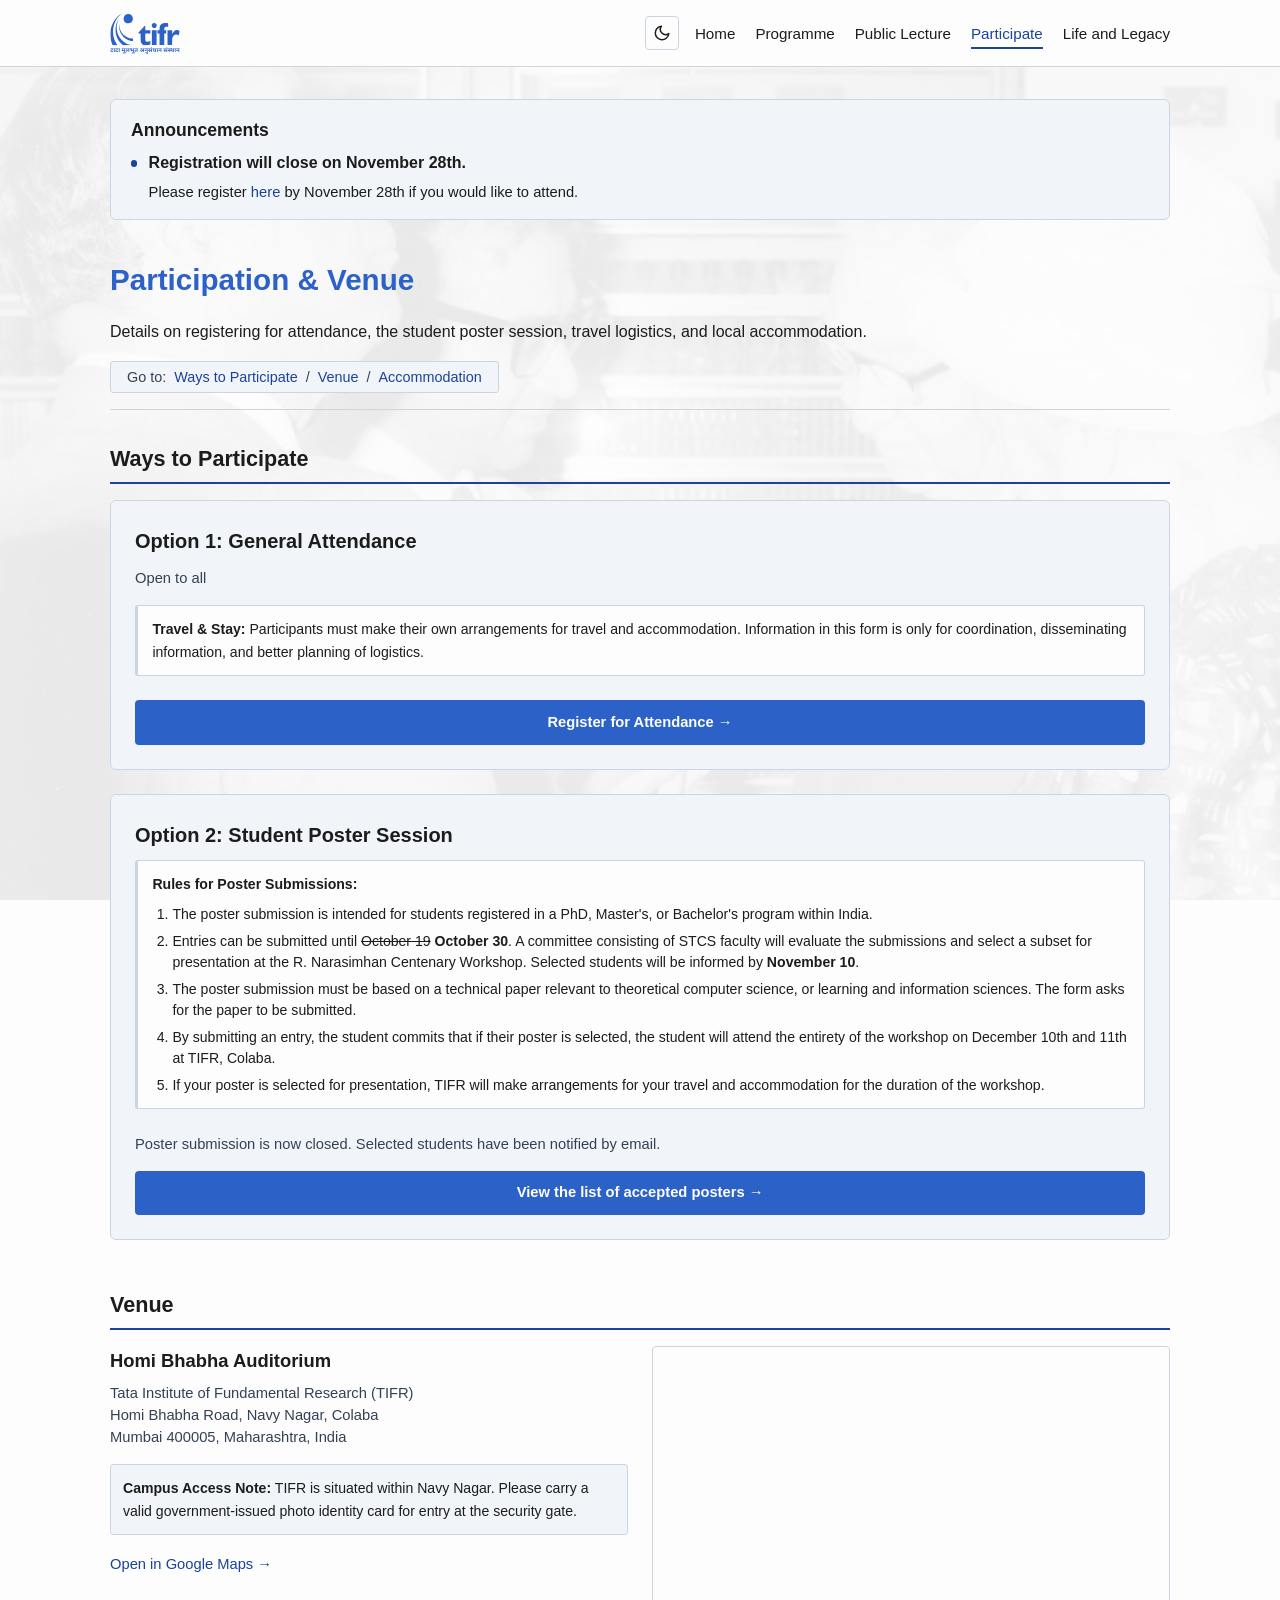
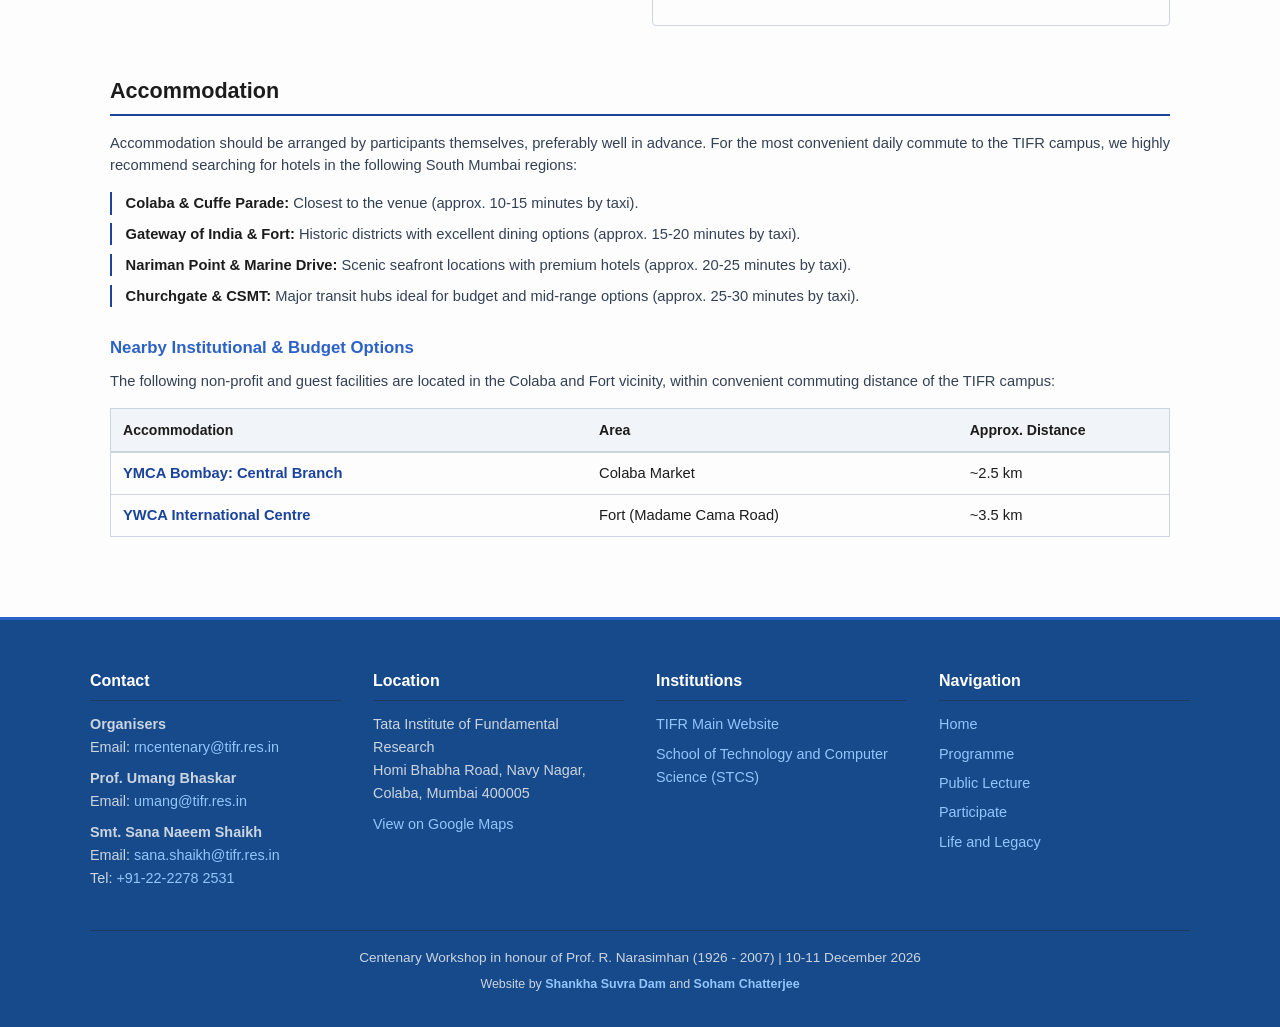
==== commit d3d56a25: "feat: add accepted posters section and link it across the site" ====
--- a/participate.html
+++ b/participate.html
@@ -83,7 +83,7 @@
             <div class="programme-header">
                 <h1 class="page-title">Participation & Venue</h1>
                 <p class="programme-meta">
-                    Details on registering for attendance, submitting student posters, travel logistics, and local
+                    Details on registering for attendance, the student poster session, travel logistics, and local
                     accommodation.
                 </p>
 
@@ -125,7 +125,6 @@
                     <!-- Track 2: Student Poster Submissions -->
                     <article class="track-card">
                         <h3 class="track-title">Option 2: Student Poster Session</h3>
-                        <p class="track-description">Open to students</p>
 
                         <div class="track-policy-box">
                             <strong>Rules for Poster Submissions:</strong>
@@ -138,14 +137,9 @@
                             </ol>
                         </div>
 
-                        <a
-                            href=""
-                            target="_blank"
-                            rel="noopener noreferrer"
-                            class="btn-primary disabled"
-                            aria-disabled="true"
-                        >
-                            Poster submission is now closed. &rarr;
+                        <p class="track-description">Poster submission is now closed. Selected students have been notified by email.</p>
+                        <a href="programme.html#accepted-posters" class="btn-primary">
+                            View the list of accepted posters &rarr;
                         </a>
                     </article>
                 </div>
--- a/css/style.css
+++ b/css/style.css
@@ -336,6 +336,7 @@
 
 .section-jump-nav {
   display: inline-flex;
+  flex-wrap: wrap;
   align-items: center;
   gap: 0.5rem;
   font-size: 0.9rem;
@@ -362,6 +363,7 @@
 
 .programme-block {
   margin-bottom: 3rem;
+  scroll-margin-top: 5rem;
 }
 
 .section-heading {
@@ -529,7 +531,65 @@
   line-height: 1.35;
 }
 
+.poster-list {
+  width: 100%;
+  border-collapse: collapse;
+  table-layout: fixed;
+  font-size: 0.92rem;
+}
+
+.poster-list th,
+.poster-list td {
+  border: 1px solid var(--border-color);
+  padding: 0.55rem 0.75rem;
+  text-align: left;
+  vertical-align: top;
+  overflow-wrap: anywhere;
+}
+
+.poster-list th {
+  background-color: var(--bg-surface);
+}
+
+.poster-list th:first-child {
+  width: 58%;
+}
+
+.poster-list th:nth-child(2) {
+  width: 18%;
+}
+
+.poster-list tbody {
+  counter-reset: poster;
+}
+
+.poster-list td:first-child:not([colspan])::before {
+  counter-increment: poster;
+  content: counter(poster) ".\a0";
+  font-weight: 600;
+  font-variant-numeric: tabular-nums;
+}
+
+.poster-list .poster-list-empty {
+  padding: 1.25rem 0.75rem;
+  color: var(--text-muted);
+  text-align: center;
+}
+
 @media (max-width: 600px) {
+  .poster-list th,
+  .poster-list td {
+    padding-inline: 0.35rem;
+  }
+
+  .poster-list th:first-child {
+    width: 50%;
+  }
+
+  .poster-list th:nth-child(2) {
+    width: 25%;
+  }
+
   .timetable-time {
     width: 105px;
     font-size: 0.85rem;
@@ -1473,26 +1533,45 @@
 }
 
 /* Collapsible Abstract */
-.subtalk-abstract-details {
-  margin-top: 0.25rem;
-}
-
-.subtalk-item > .subtalk-abstract-details {
-  margin-top: 0;
-}
-
-.subtalk-abstract-details summary {
-  font-size: 0.78rem;
+.timetable-title:has(> .abstract-toggle),
+.subtalk-title:has(> .abstract-toggle) {
+  text-wrap: balance;
+}
+
+.abstract-toggle {
+  display: inline-flex;
+  align-items: center;
+  gap: 0.125em;
+  margin-inline-start: 0.2rem;
+  min-height: 1.5rem;
+  border: 0;
+  background: none;
   color: var(--color-accent-blue);
+  font-family: inherit;
+  font-size: inherit;
+  font-weight: 600;
+  line-height: 1.4;
   cursor: pointer;
-  user-select: none;
-  display: block;
-  width: fit-content;
-}
-
-.subtalk-abstract-details summary:hover,
-.subtalk-abstract-details summary:focus-visible {
+}
+
+.abstract-toggle:hover,
+.abstract-toggle:focus-visible {
   color: var(--color-accent-hover);
+}
+
+.abstract-toggle:focus-visible {
+  outline: 2px solid currentColor;
+  outline-offset: 3px;
+}
+
+.abstract-toggle[aria-expanded="true"] svg {
+  transform: rotate(-90deg);
+}
+
+@media (prefers-reduced-motion: no-preference) {
+  .abstract-toggle svg {
+    transition: transform 0.15s ease;
+  }
 }
 
 .subtalk-abstract-body {
